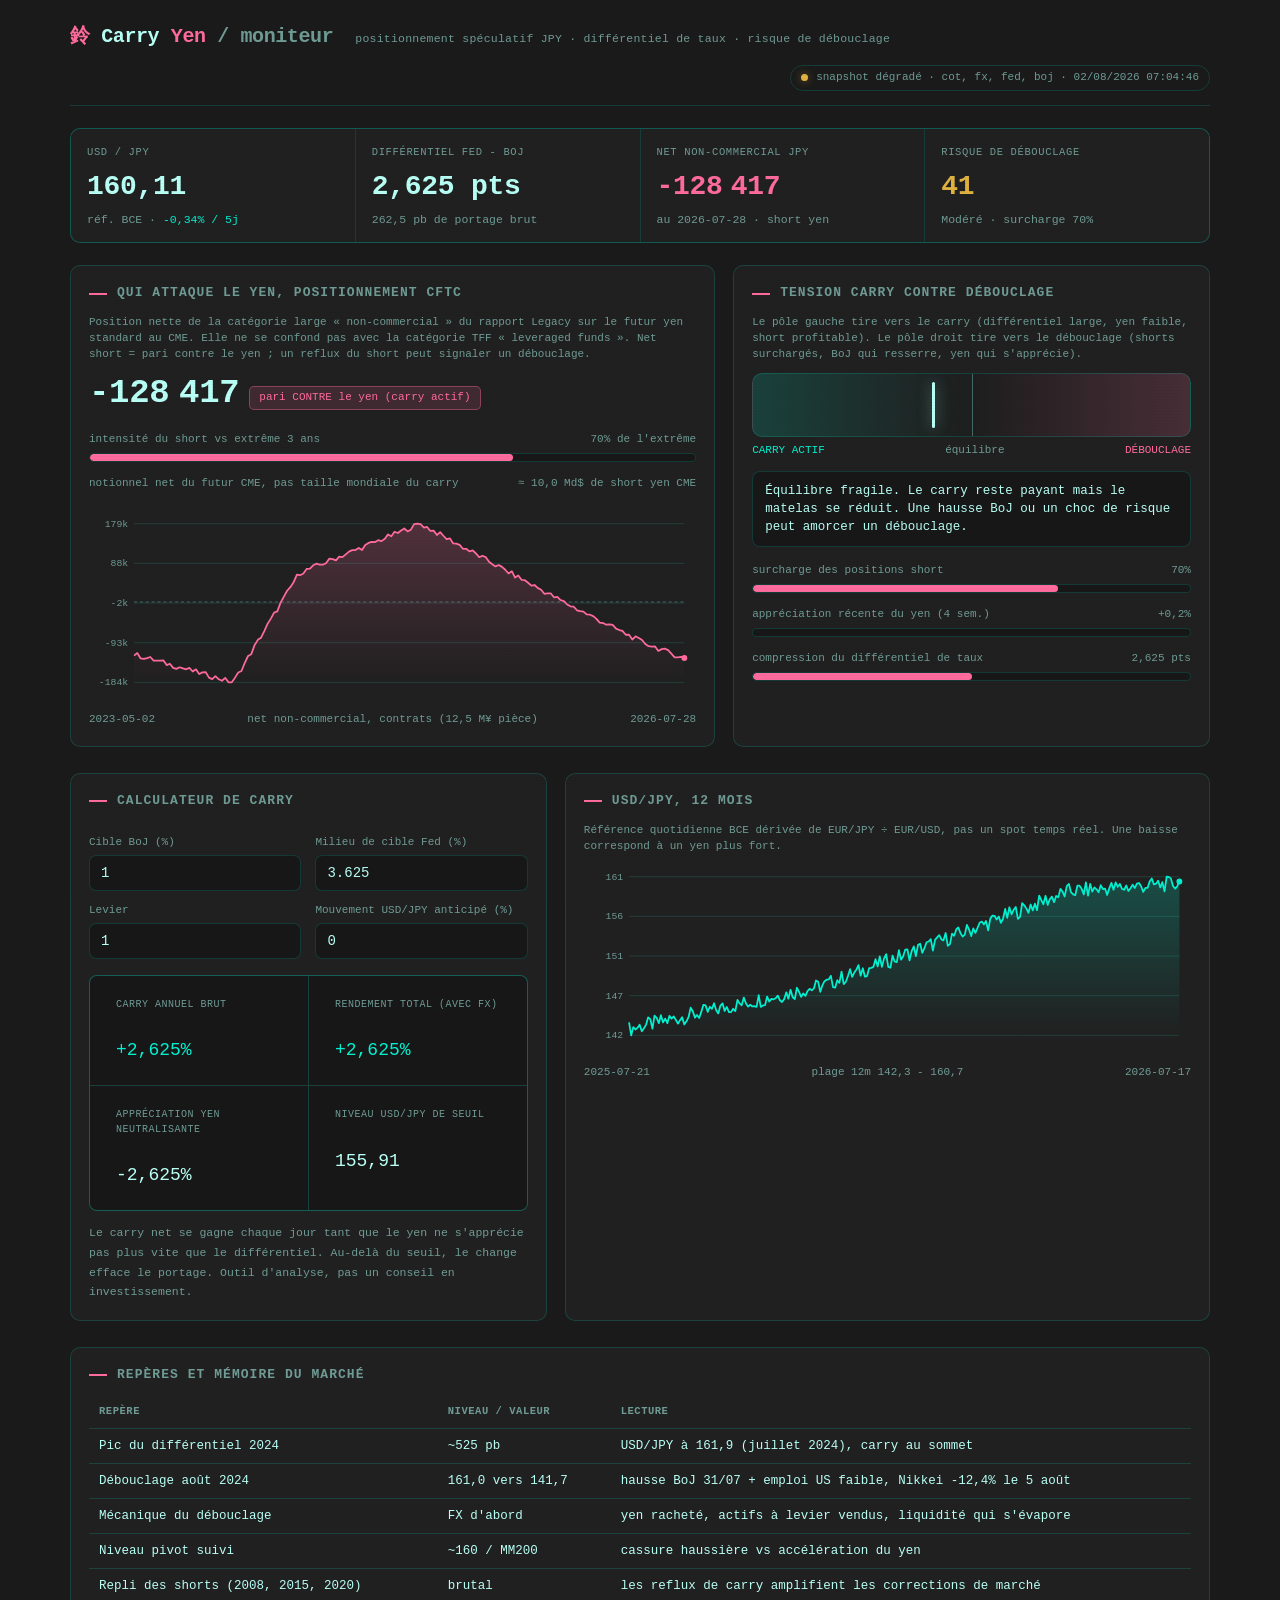
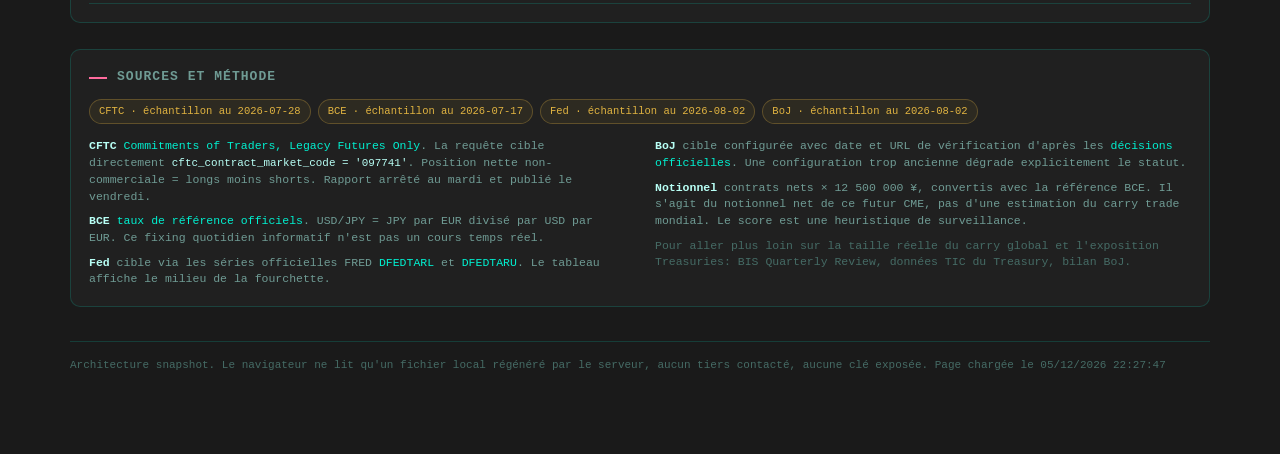
==== web/index.html @ 691f2d82 "fix: fiabiliser les sources et le snapshot YCT" ====
<!doctype html>
<html lang="fr">
<head>
<meta charset="utf-8">
<meta name="viewport" content="width=device-width, initial-scale=1">
<meta http-equiv="Content-Security-Policy" content="default-src 'none'; script-src 'self'; style-src 'self' 'unsafe-inline'; img-src 'self' data:; font-src 'self'; connect-src 'self'; base-uri 'none'; frame-ancestors 'none'; form-action 'none'">
<meta name="referrer" content="no-referrer">
<title>Carry Yen, moniteur du carry trade JPY et du positionnement spéculatif</title>
<link rel="stylesheet" href="app.css">
</head>
<body>
<div class="wrap">

  <header class="tape">
    <div class="brand"><b>鈴</b> Carry <b>Yen</b> <span class="v">/ moniteur</span></div>
    <div class="tag">positionnement spéculatif JPY &middot; différentiel de taux &middot; risque de débouclage</div>
    <div class="pill"><span class="dot" id="statusDot"></span><span id="statusTxt">chargement...</span></div>
  </header>

  <!-- KPI principaux -->
  <div class="kpis" id="kpis">
    <div class="kpi"><div class="lbl">USD / JPY</div><div class="val" id="kSpot">...</div><div class="sub" id="kSpotSub">réf. BCE quotidienne</div></div>
    <div class="kpi"><div class="lbl">Différentiel Fed - BoJ</div><div class="val" id="kDiff">...</div><div class="sub" id="kDiffSub">carry brut annualisé</div></div>
    <div class="kpi"><div class="lbl">Net non-commercial JPY</div><div class="val" id="kNet">...</div><div class="sub" id="kNetSub">CFTC Legacy · contrat CME 097741</div></div>
    <div class="kpi"><div class="lbl">Risque de débouclage</div><div class="val" id="kRisk">...</div><div class="sub" id="kRiskSub">composite heuristique</div></div>
  </div>

  <!-- Tension + positionnement -->
  <div class="grid2">
    <section class="card">
      <h2>Qui attaque le yen, positionnement CFTC</h2>
      <div class="cap">Position nette de la catégorie large « non-commercial » du rapport Legacy sur le futur yen standard au CME. Elle ne se confond pas avec la catégorie TFF « leveraged funds ». Net short = pari contre le yen ; un reflux du short peut signaler un débouclage.</div>
      <div class="gauge">
        <span class="gnum" id="netBig">...</span><span class="gtag" id="netTag">...</span>
        <div class="meterrow">
          <div class="ml"><span>intensité du short vs extrême 3 ans</span><span id="crowdPct">...</span></div>
          <div class="track"><div class="fill" id="crowdFill" style="width:0%;background:var(--yen)"></div></div>
        </div>
        <div class="meterrow">
          <div class="ml"><span>notionnel net du futur CME, pas taille mondiale du carry</span><span id="notional">...</span></div>
        </div>
      </div>
      <div style="margin-top:18px">
        <div id="cotChart"></div>
        <div class="chartcap"><span id="cotStart"></span><span>net non-commercial, contrats (12,5 M¥ pièce)</span><span id="cotEnd"></span></div>
      </div>
    </section>

    <section class="card">
      <h2>Tension carry contre débouclage</h2>
      <div class="cap">Le pôle gauche tire vers le carry (différentiel large, yen faible, short profitable). Le pôle droit tire vers le débouclage (shorts surchargés, BoJ qui resserre, yen qui s'apprécie).</div>
      <div class="tension"><div class="tcenter"></div><div class="needle" id="needle" style="left:50%"></div></div>
      <div class="tlabels"><span class="l">CARRY ACTIF</span><span>équilibre</span><span class="r">DÉBOUCLAGE</span></div>
      <div class="verdict" id="verdict">évaluation en cours...</div>
      <div class="meterrow" style="margin-top:16px">
        <div class="ml"><span>surcharge des positions short</span><span id="c1">...</span></div>
        <div class="track"><div class="fill" id="f1" style="background:var(--yen)"></div></div>
      </div>
      <div class="meterrow">
        <div class="ml"><span>appréciation récente du yen (4 sem.)</span><span id="c2">...</span></div>
        <div class="track"><div class="fill" id="f2" style="background:var(--yen)"></div></div>
      </div>
      <div class="meterrow">
        <div class="ml"><span>compression du différentiel de taux</span><span id="c3">...</span></div>
        <div class="track"><div class="fill" id="f3" style="background:var(--yen)"></div></div>
      </div>
    </section>
  </div>

  <!-- FX + calculateur -->
  <div class="grid2 rev">
    <section class="card calc">
      <h2>Calculateur de carry</h2>
      <div class="calcgrid">
        <div><label>Cible BoJ (%)</label><input id="iBoj" type="number" step="0.05" value="1.00"></div>
        <div><label>Milieu de cible Fed (%)</label><input id="iFed" type="number" step="0.05" value="3.625"></div>
        <div><label>Levier</label><input id="iLev" type="number" step="0.5" value="1"></div>
        <div><label>Mouvement USD/JPY anticipé (%)</label><input id="iMove" type="number" step="0.5" value="0"></div>
      </div>
      <div class="out">
        <div><div class="ol">Carry annuel brut</div><div class="ov" id="oCarry">...</div></div>
        <div><div class="ol">Rendement total (avec FX)</div><div class="ov" id="oTotal">...</div></div>
        <div><div class="ol">Appréciation yen neutralisante</div><div class="ov" id="oBreak">...</div></div>
        <div><div class="ol">Niveau USD/JPY de seuil</div><div class="ov" id="oLevel">...</div></div>
      </div>
      <div class="note" style="margin-top:12px">Le carry net se gagne chaque jour tant que le yen ne s'apprécie pas plus vite que le différentiel. Au-delà du seuil, le change efface le portage. Outil d'analyse, pas un conseil en investissement.</div>
    </section>

    <section class="card">
      <h2>USD/JPY, 12 mois</h2>
      <div class="cap">Référence quotidienne BCE dérivée de EUR/JPY ÷ EUR/USD, pas un spot temps réel. Une baisse correspond à un yen plus fort.</div>
      <div id="fxChart" style="margin-top:8px"></div>
      <div class="chartcap"><span id="fxStart"></span><span id="fxRange">...</span><span id="fxEnd"></span></div>
    </section>
  </div>

  <!-- Repères -->
  <section class="card" style="margin-bottom:26px">
    <h2>Repères et mémoire du marché</h2>
    <table>
      <thead><tr><th>Repère</th><th>Niveau / valeur</th><th>Lecture</th></tr></thead>
      <tbody>
        <tr><td>Pic du différentiel 2024</td><td>~525 pb</td><td>USD/JPY à 161,9 (juillet 2024), carry au sommet</td></tr>
        <tr><td>Débouclage août 2024</td><td>161,0 vers 141,7</td><td>hausse BoJ 31/07 + emploi US faible, Nikkei -12,4% le 5 août</td></tr>
        <tr><td>Mécanique du débouclage</td><td>FX d'abord</td><td>yen racheté, actifs à levier vendus, liquidité qui s'évapore</td></tr>
        <tr><td>Niveau pivot suivi</td><td>~160 / MM200</td><td>cassure haussière vs accélération du yen</td></tr>
        <tr><td>Repli des shorts (2008, 2015, 2020)</td><td>brutal</td><td>les reflux de carry amplifient les corrections de marché</td></tr>
      </tbody>
    </table>
  </section>

  <section class="card">
    <h2>Sources et méthode</h2>
    <div class="sourcehealth" id="sourceHealth" aria-label="Fraîcheur des sources"></div>
    <div class="sources">
      <p><b style="color:var(--text)">CFTC</b> <a href="https://publicreporting.cftc.gov/resource/6dca-aqww.json" rel="noopener noreferrer">Commitments of Traders, Legacy Futures Only</a>. La requête cible directement <code>cftc_contract_market_code = '097741'</code>. Position nette non-commerciale = longs moins shorts. Rapport arrêté au mardi et publié le vendredi.</p>
      <p><b style="color:var(--text)">BCE</b> <a href="https://www.ecb.europa.eu/stats/policy_and_exchange_rates/euro_reference_exchange_rates/html/index.en.html" rel="noopener noreferrer">taux de référence officiels</a>. USD/JPY = JPY par EUR divisé par USD par EUR. Ce fixing quotidien informatif n'est pas un cours temps réel.</p>
      <p><b style="color:var(--text)">Fed</b> cible via les séries officielles FRED <a href="https://fred.stlouisfed.org/series/DFEDTARL" rel="noopener noreferrer">DFEDTARL</a> et <a href="https://fred.stlouisfed.org/series/DFEDTARU" rel="noopener noreferrer">DFEDTARU</a>. Le tableau affiche le milieu de la fourchette.</p>
      <p><b style="color:var(--text)">BoJ</b> cible configurée avec date et URL de vérification d'après les <a href="https://www.boj.or.jp/en/mopo/mpmdeci/index.htm" rel="noopener noreferrer">décisions officielles</a>. Une configuration trop ancienne dégrade explicitement le statut.</p>
      <p><b style="color:var(--text)">Notionnel</b> contrats nets × 12 500 000 ¥, convertis avec la référence BCE. Il s'agit du notionnel net de ce futur CME, pas d'une estimation du carry trade mondial. Le score est une heuristique de surveillance.</p>
      <p style="color:var(--faint)">Pour aller plus loin sur la taille réelle du carry global et l'exposition Treasuries: BIS Quarterly Review, données TIC du Treasury, bilan BoJ.</p>
    </div>
  </section>

  <footer>
    Architecture snapshot. Le navigateur ne lit qu'un fichier local régénéré par le serveur, aucun tiers contacté, aucune clé exposée. <span id="ts"></span>
  </footer>

</div>
<script src="app.js"></script>
</body>
</html>
---- web/app.css ----
:root{
  --bg:#1a1a1a; --panel:#202020; --panel2:#171717; --line:rgba(0,240,208,.16);
  --text:#b8fff5; --dim:#6f9b94; --faint:#456b65;
  --usd:#00f0d0;        /* pôle dollar / carry actif (accent cyan signature) */
  --yen:#ff6b9d;        /* pôle yen / risque de débouclage (prompt rose) */
  --gold:#e0b341;       /* rendement / neutre (ambre terminal) */
  --ok:#00f0d0;
  --mono:ui-monospace,SFMono-Regular,"SF Mono","Share Tech Mono",Menlo,Consolas,monospace;
  --sans:var(--mono);
}
*{box-sizing:border-box}
html,body{margin:0;background:var(--bg);color:var(--text);font-family:var(--sans)}
body{-webkit-font-smoothing:antialiased;line-height:1.45}
body::after{content:"";position:fixed;inset:0;pointer-events:none;z-index:9;
  background:repeating-linear-gradient(0deg, rgba(0,0,0,0) 0, rgba(0,0,0,0) 2px, rgba(0,0,0,.10) 3px);
  mix-blend-mode:multiply;opacity:.5}
::selection{background:var(--usd);color:#0a0a0a}
a{color:var(--usd);text-decoration:none}
a:hover{background:var(--usd);color:#0a0a0a}
.wrap{max-width:1180px;margin:0 auto;padding:22px 20px 80px}

/* En-tête tape */
header.tape{display:flex;flex-wrap:wrap;align-items:baseline;gap:14px 22px;
  border-bottom:1px solid var(--line);padding-bottom:14px;margin-bottom:22px}
.brand{font-weight:800;font-size:20px;letter-spacing:-.02em}
.brand b{color:var(--yen)}
.brand .v{color:var(--dim);font-weight:600}
.tag{font-family:var(--mono);font-size:11.5px;color:var(--dim);letter-spacing:.02em}
.pill{margin-left:auto;font-family:var(--mono);font-size:11px;color:var(--dim);
  border:1px solid var(--line);border-radius:999px;padding:4px 10px;display:flex;gap:8px;align-items:center}
.dot{width:7px;height:7px;border-radius:50%;background:var(--faint)}
.dot.live{background:var(--ok);box-shadow:0 0 0 0 rgba(0,240,208,.6);animation:p 2.4s infinite}
.dot.warn{background:var(--gold);box-shadow:0 0 8px rgba(224,179,65,.45)}
@keyframes p{0%{box-shadow:0 0 0 0 rgba(0,240,208,.55)}70%{box-shadow:0 0 0 6px rgba(0,240,208,0)}100%{box-shadow:0 0 0 0 rgba(0,240,208,0)}}

/* KPI rangée */
.kpis{display:grid;grid-template-columns:repeat(4,1fr);gap:1px;background:var(--line);
  border:1px solid var(--line);border-radius:10px;overflow:hidden;margin-bottom:22px}
.kpi{background:var(--panel);padding:16px 16px 14px}
.kpi .lbl{font-family:var(--mono);font-size:10.5px;letter-spacing:.06em;text-transform:uppercase;color:var(--dim)}
.kpi .val{font-family:var(--mono);font-size:28px;font-weight:600;margin-top:7px;letter-spacing:-.01em;
  font-variant-numeric:tabular-nums}
.kpi .sub{font-family:var(--mono);font-size:11.5px;color:var(--dim);margin-top:4px;font-variant-numeric:tabular-nums}
.up{color:var(--yen)} .down{color:var(--usd)} .flat{color:var(--dim)}

h2{font-size:13px;font-family:var(--mono);letter-spacing:.08em;text-transform:uppercase;
  color:var(--dim);font-weight:600;margin:0 0 12px;display:flex;align-items:center;gap:10px}
h2::before{content:"";width:18px;height:2px;background:var(--yen);display:inline-block}

.grid2{display:grid;grid-template-columns:1.15fr .85fr;gap:18px;margin-bottom:26px}
.grid2.rev{grid-template-columns:.85fr 1.15fr}
.card{background:var(--panel);border:1px solid var(--line);border-radius:10px;padding:18px}
.card .cap{font-family:var(--mono);font-size:11px;color:var(--dim);margin-bottom:6px}

/* Jauge d'attaque (positionnement) */
.gauge{margin-top:6px}
.gnum{font-family:var(--mono);font-size:34px;font-weight:600;font-variant-numeric:tabular-nums;letter-spacing:-.01em}
.gtag{display:inline-block;font-family:var(--mono);font-size:11px;padding:3px 9px;border-radius:5px;margin-left:10px;vertical-align:middle}
.gtag.short{background:rgba(255,107,157,.14);color:var(--yen);border:1px solid rgba(255,107,157,.4)}
.gtag.long{background:rgba(0,240,208,.14);color:var(--usd);border:1px solid rgba(0,240,208,.4)}
.meterrow{margin-top:14px}
.meterrow .ml{display:flex;justify-content:space-between;font-family:var(--mono);font-size:11px;color:var(--dim);margin-bottom:5px}
.track{height:9px;background:var(--panel2);border-radius:6px;position:relative;overflow:hidden;border:1px solid var(--line)}
.fill{height:100%;border-radius:6px;transition:width .6s ease}

/* Barre de tension bipolaire (signature) */
.tension{position:relative;height:64px;margin:10px 0 6px;border-radius:10px;overflow:hidden;
  background:linear-gradient(90deg, rgba(0,240,208,.16), rgba(23,23,23,.2) 50%, rgba(255,107,157,.18));
  border:1px solid var(--line)}
.tcenter{position:absolute;left:50%;top:0;bottom:0;width:1px;background:var(--faint)}
.needle{position:absolute;top:8px;bottom:8px;width:3px;border-radius:3px;background:var(--text);
  box-shadow:0 0 14px rgba(184,255,245,.5);transition:left .7s cubic-bezier(.2,.8,.2,1)}
.tlabels{display:flex;justify-content:space-between;font-family:var(--mono);font-size:11px;color:var(--dim);margin-top:4px}
.tlabels .l{color:var(--usd)} .tlabels .r{color:var(--yen)}
.verdict{font-family:var(--mono);font-size:12.5px;margin-top:12px;padding:10px 12px;border-radius:8px;
  background:var(--panel2);border:1px solid var(--line);color:var(--text)}

/* Calculateur */
.calc label{display:block;font-family:var(--mono);font-size:11px;color:var(--dim);margin:12px 0 4px}
.calc input{width:100%;background:var(--panel2);border:1px solid var(--line);color:var(--text);
  font-family:var(--mono);font-size:14px;padding:9px 11px;border-radius:7px;font-variant-numeric:tabular-nums}
.calc input:focus{outline:none;border-color:var(--usd)}
.calcgrid{display:grid;grid-template-columns:1fr 1fr;gap:0 14px}
.out{margin-top:16px;display:grid;grid-template-columns:1fr 1fr;gap:1px;background:var(--line);border:1px solid var(--line);border-radius:8px;overflow:hidden}
.out div{background:var(--panel2);padding:11px 13px}
.out .ol{font-family:var(--mono);font-size:10px;color:var(--dim);text-transform:uppercase;letter-spacing:.05em}
.out .ov{font-family:var(--mono);font-size:18px;font-variant-numeric:tabular-nums;margin-top:3px}

/* tableaux */
table{width:100%;border-collapse:collapse;font-family:var(--mono);font-size:12.5px}
th,td{text-align:left;padding:8px 10px;border-bottom:1px solid var(--line);font-variant-numeric:tabular-nums}
th{color:var(--dim);font-weight:600;font-size:10.5px;text-transform:uppercase;letter-spacing:.05em}
td.r,th.r{text-align:right}

svg{display:block;width:100%;height:auto}
.chartcap{display:flex;justify-content:space-between;font-family:var(--mono);font-size:11px;color:var(--dim);margin-top:6px}

.note{font-family:var(--mono);font-size:11.5px;color:var(--dim);line-height:1.7}
.sources{columns:2;column-gap:30px;font-family:var(--mono);font-size:11.5px;color:var(--dim)}
.sources p{margin:0 0 8px;break-inside:avoid}
.sources code{color:var(--text);font-family:var(--mono);font-size:.95em}
.sourcehealth{display:flex;flex-wrap:wrap;gap:7px;margin:0 0 14px}
.sourcechip{display:inline-flex;align-items:center;border-radius:999px;padding:4px 9px;
  font-family:var(--mono);font-size:10.5px;border:1px solid var(--line)}
.sourceok{color:var(--ok);background:rgba(0,240,208,.06)}
.sourcewarn{color:var(--gold);background:rgba(224,179,65,.07);border-color:rgba(224,179,65,.28)}
footer{margin-top:34px;border-top:1px solid var(--line);padding-top:16px;color:var(--faint);font-family:var(--mono);font-size:11px}
.err{color:var(--yen);font-family:var(--mono);font-size:11.5px}
@media(max-width:820px){
  .kpis{grid-template-columns:repeat(2,1fr)}
  .grid2,.grid2.rev{grid-template-columns:1fr}
  .sources{columns:1}
}
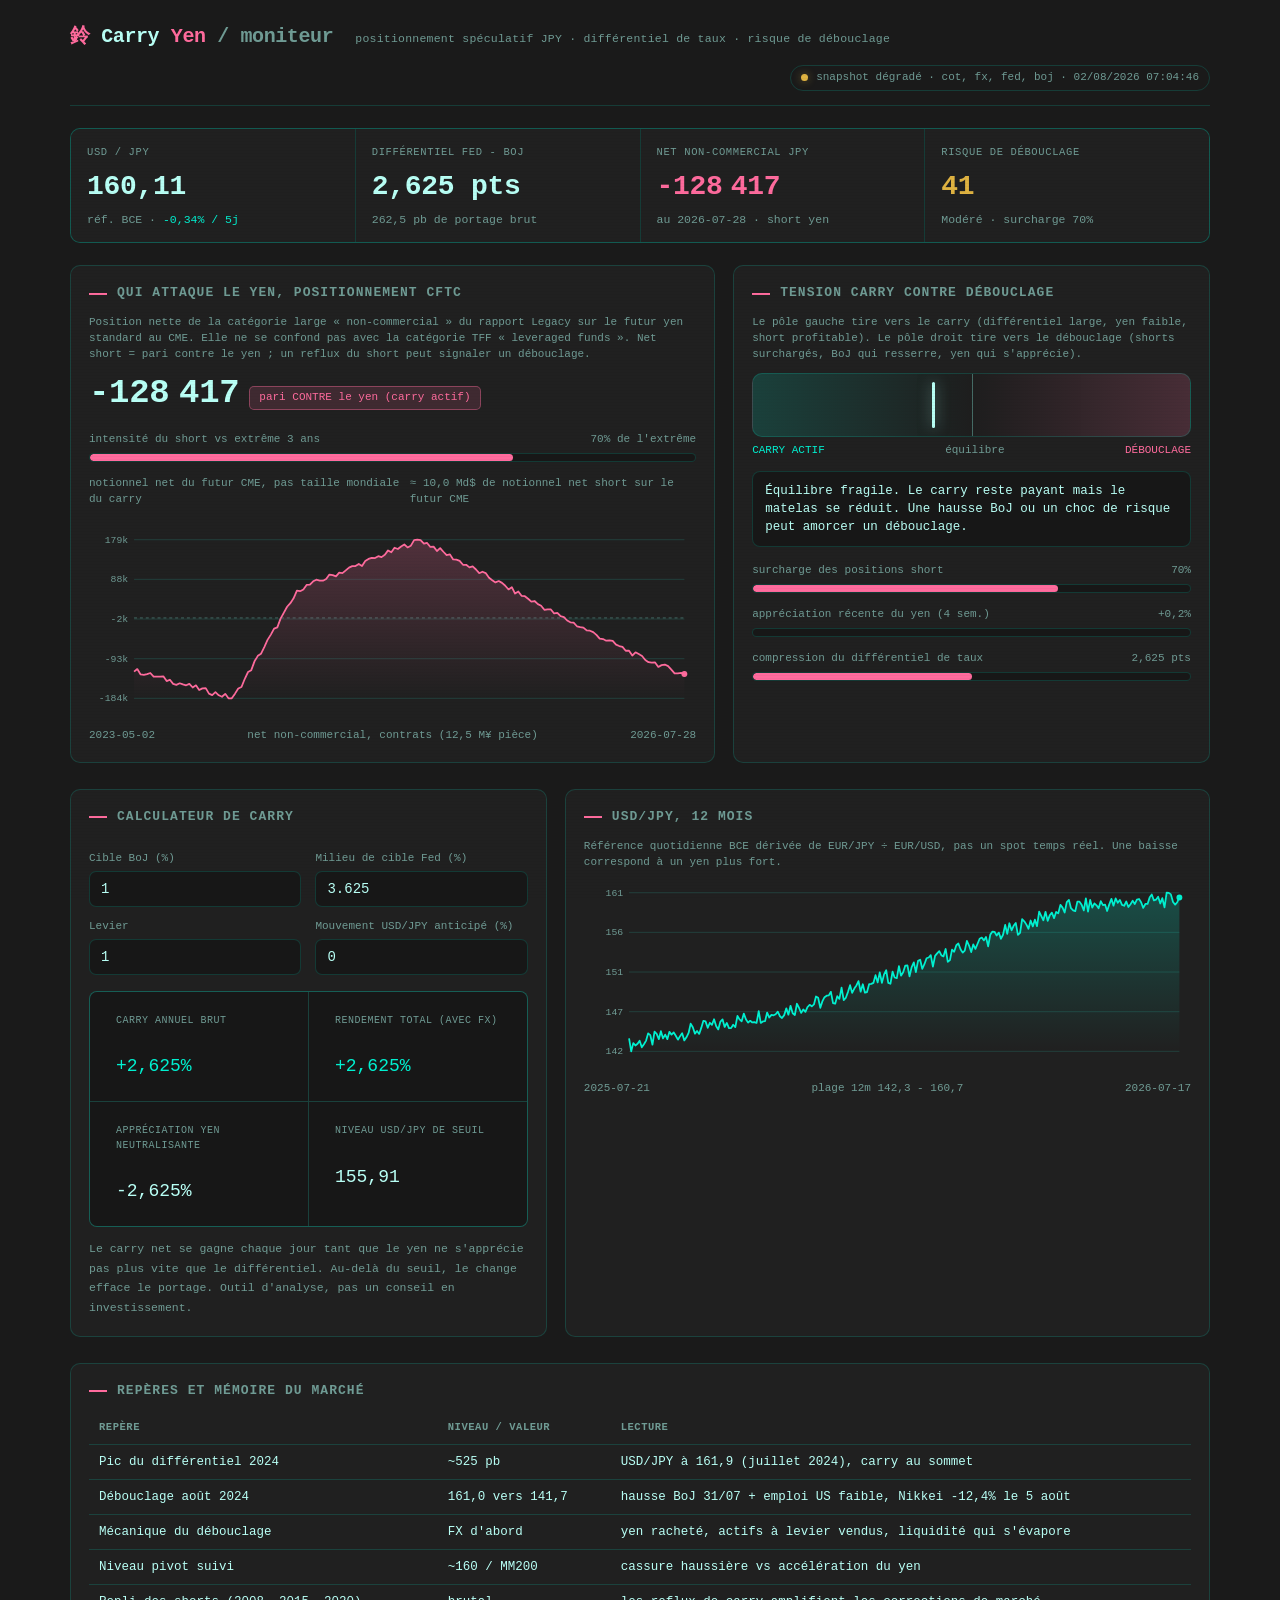
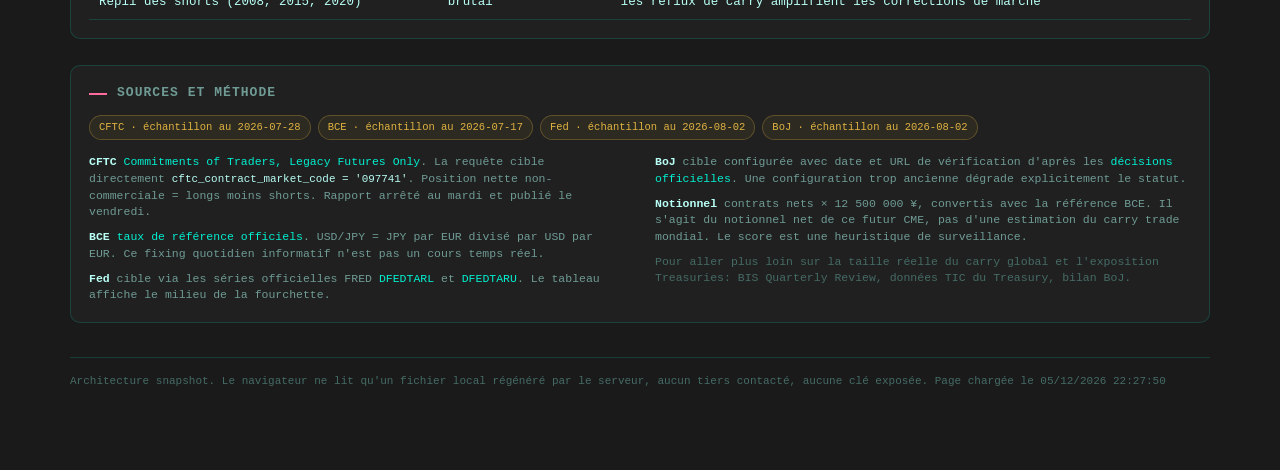
==== commit 42a49ab3: "fix: invalider le cache des assets YCT" ====
--- a/web/index.html
+++ b/web/index.html
@@ -6,7 +6,7 @@
 <meta http-equiv="Content-Security-Policy" content="default-src 'none'; script-src 'self'; style-src 'self' 'unsafe-inline'; img-src 'self' data:; font-src 'self'; connect-src 'self'; base-uri 'none'; frame-ancestors 'none'; form-action 'none'">
 <meta name="referrer" content="no-referrer">
 <title>Carry Yen, moniteur du carry trade JPY et du positionnement spéculatif</title>
-<link rel="stylesheet" href="app.css">
+<link rel="stylesheet" href="app.css?v=bb62b50c7022">
 </head>
 <body>
 <div class="wrap">
@@ -127,6 +127,6 @@
   </footer>
 
 </div>
-<script src="app.js"></script>
+<script src="app.js?v=0b1e6cbb5aa2"></script>
 </body>
 </html>
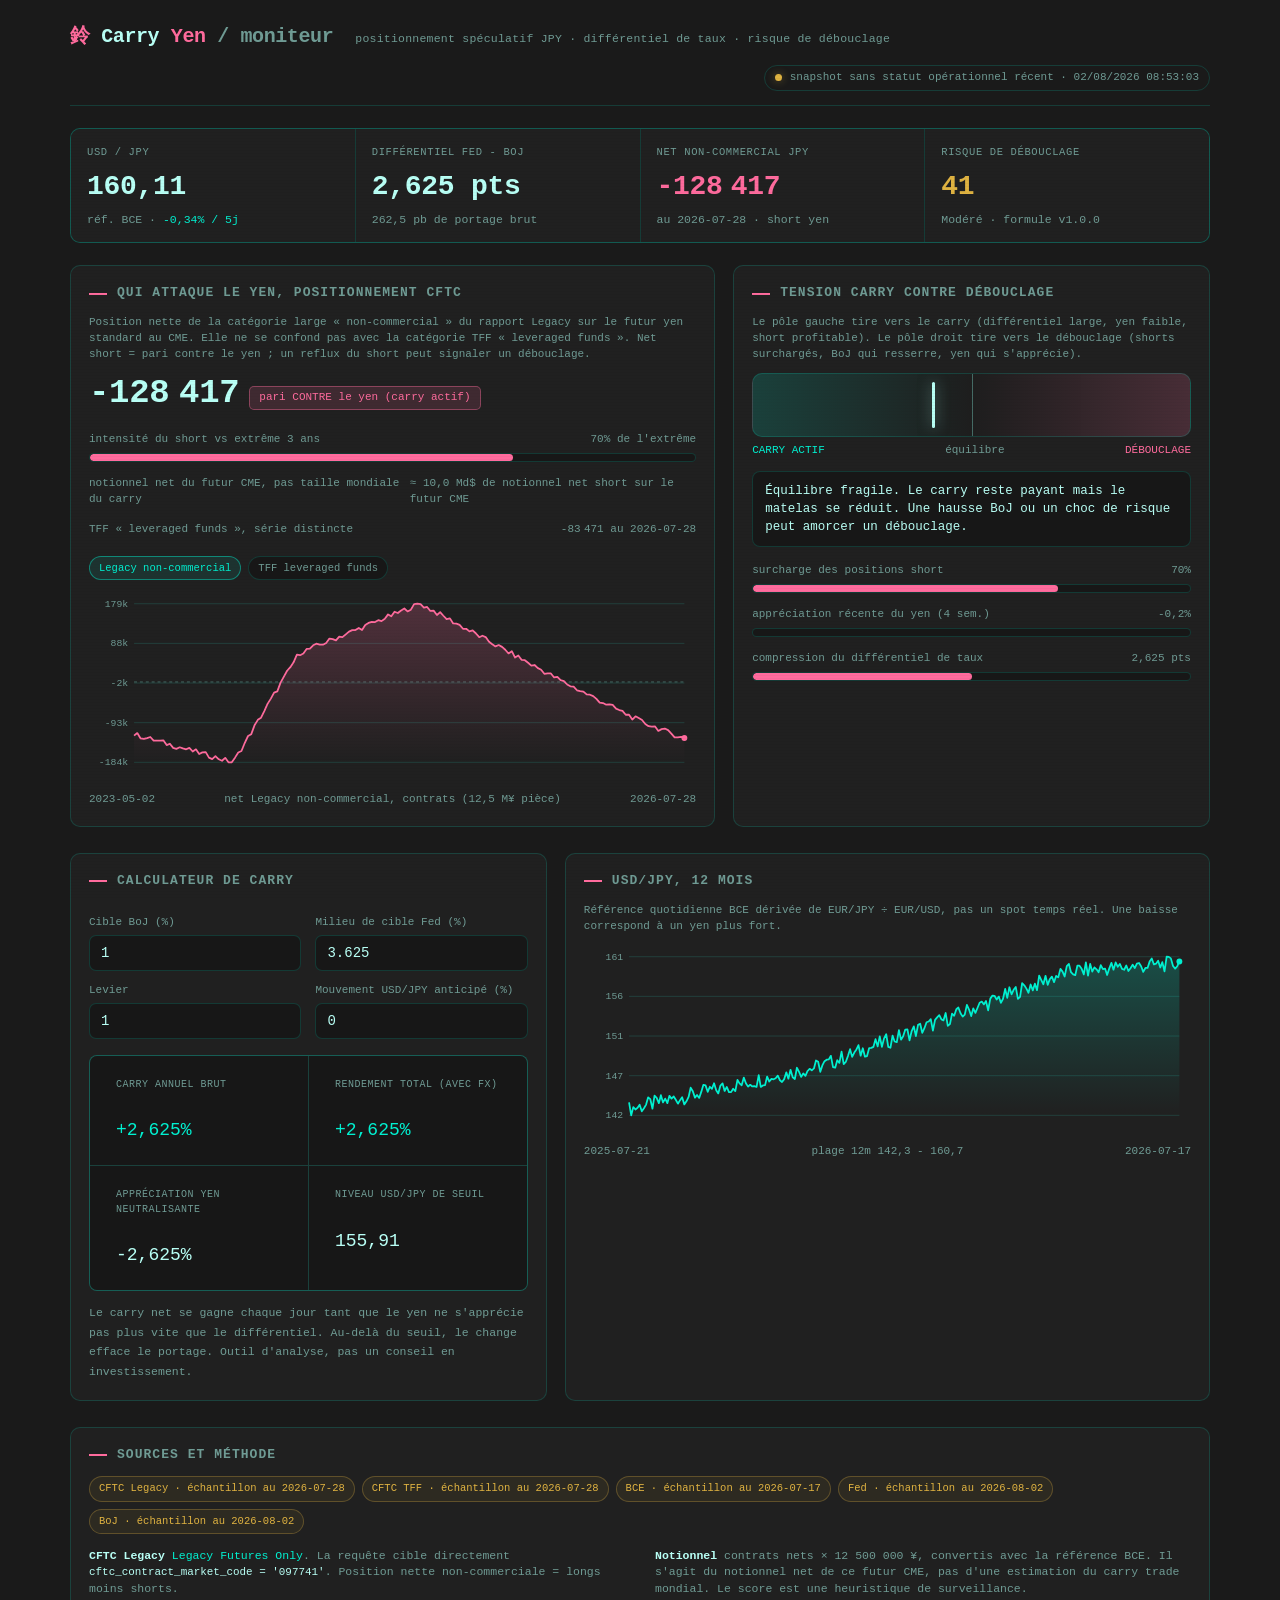
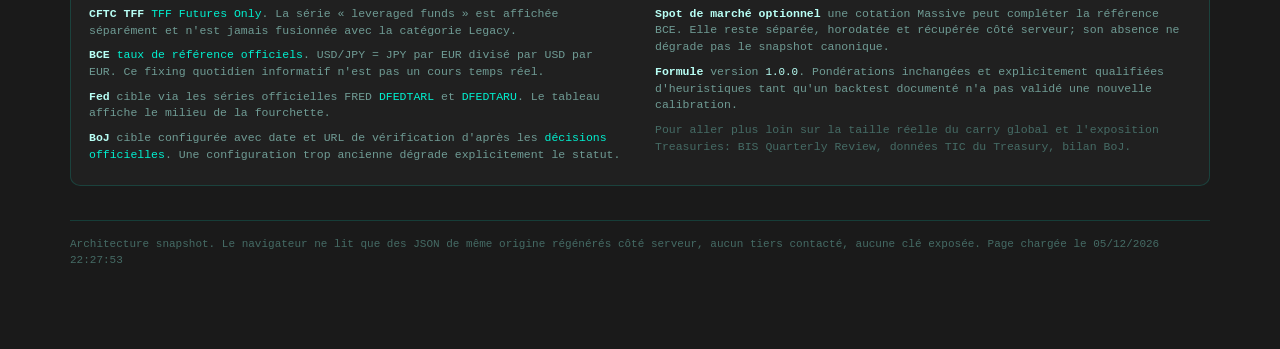
==== commit b74b2e94: "Harden YCT data and release pipeline" ====
--- a/web/index.html
+++ b/web/index.html
@@ -6,20 +6,20 @@
 <meta http-equiv="Content-Security-Policy" content="default-src 'none'; script-src 'self'; style-src 'self' 'unsafe-inline'; img-src 'self' data:; font-src 'self'; connect-src 'self'; base-uri 'none'; frame-ancestors 'none'; form-action 'none'">
 <meta name="referrer" content="no-referrer">
 <title>Carry Yen, moniteur du carry trade JPY et du positionnement spéculatif</title>
-<link rel="stylesheet" href="app.css?v=bb62b50c7022">
+<link rel="stylesheet" href="app.css?v=7c84df4ceef5">
 </head>
 <body>
 <div class="wrap">
 
   <header class="tape">
-    <div class="brand"><b>鈴</b> Carry <b>Yen</b> <span class="v">/ moniteur</span></div>
+    <h1 class="brand"><b>鈴</b> Carry <b>Yen</b> <span class="v">/ moniteur</span></h1>
     <div class="tag">positionnement spéculatif JPY &middot; différentiel de taux &middot; risque de débouclage</div>
     <div class="pill"><span class="dot" id="statusDot"></span><span id="statusTxt">chargement...</span></div>
   </header>
 
   <!-- KPI principaux -->
   <div class="kpis" id="kpis">
-    <div class="kpi"><div class="lbl">USD / JPY</div><div class="val" id="kSpot">...</div><div class="sub" id="kSpotSub">réf. BCE quotidienne</div></div>
+    <div class="kpi"><div class="lbl">USD / JPY</div><div class="val" id="kSpot">...</div><div class="sub" id="kSpotSub">réf. BCE quotidienne</div><div class="sub market" id="kMarketSub" hidden></div></div>
     <div class="kpi"><div class="lbl">Différentiel Fed - BoJ</div><div class="val" id="kDiff">...</div><div class="sub" id="kDiffSub">carry brut annualisé</div></div>
     <div class="kpi"><div class="lbl">Net non-commercial JPY</div><div class="val" id="kNet">...</div><div class="sub" id="kNetSub">CFTC Legacy · contrat CME 097741</div></div>
     <div class="kpi"><div class="lbl">Risque de débouclage</div><div class="val" id="kRisk">...</div><div class="sub" id="kRiskSub">composite heuristique</div></div>
@@ -39,10 +39,17 @@
         <div class="meterrow">
           <div class="ml"><span>notionnel net du futur CME, pas taille mondiale du carry</span><span id="notional">...</span></div>
         </div>
+        <div class="meterrow">
+          <div class="ml"><span>TFF « leveraged funds », série distincte</span><span id="tffNet">...</span></div>
+        </div>
       </div>
       <div style="margin-top:18px">
+        <div class="series-toggle" aria-label="Série de positionnement affichée">
+          <button type="button" id="toggleLegacy" class="active" aria-pressed="true">Legacy non-commercial</button>
+          <button type="button" id="toggleTff" aria-pressed="false">TFF leveraged funds</button>
+        </div>
         <div id="cotChart"></div>
-        <div class="chartcap"><span id="cotStart"></span><span>net non-commercial, contrats (12,5 M¥ pièce)</span><span id="cotEnd"></span></div>
+        <div class="chartcap"><span id="cotStart"></span><span id="cotChartLabel">net non-commercial, contrats (12,5 M¥ pièce)</span><span id="cotEnd"></span></div>
       </div>
     </section>
 
@@ -94,39 +101,27 @@
     </section>
   </div>
 
-  <!-- Repères -->
-  <section class="card" style="margin-bottom:26px">
-    <h2>Repères et mémoire du marché</h2>
-    <table>
-      <thead><tr><th>Repère</th><th>Niveau / valeur</th><th>Lecture</th></tr></thead>
-      <tbody>
-        <tr><td>Pic du différentiel 2024</td><td>~525 pb</td><td>USD/JPY à 161,9 (juillet 2024), carry au sommet</td></tr>
-        <tr><td>Débouclage août 2024</td><td>161,0 vers 141,7</td><td>hausse BoJ 31/07 + emploi US faible, Nikkei -12,4% le 5 août</td></tr>
-        <tr><td>Mécanique du débouclage</td><td>FX d'abord</td><td>yen racheté, actifs à levier vendus, liquidité qui s'évapore</td></tr>
-        <tr><td>Niveau pivot suivi</td><td>~160 / MM200</td><td>cassure haussière vs accélération du yen</td></tr>
-        <tr><td>Repli des shorts (2008, 2015, 2020)</td><td>brutal</td><td>les reflux de carry amplifient les corrections de marché</td></tr>
-      </tbody>
-    </table>
-  </section>
-
   <section class="card">
     <h2>Sources et méthode</h2>
     <div class="sourcehealth" id="sourceHealth" aria-label="Fraîcheur des sources"></div>
     <div class="sources">
-      <p><b style="color:var(--text)">CFTC</b> <a href="https://publicreporting.cftc.gov/resource/6dca-aqww.json" rel="noopener noreferrer">Commitments of Traders, Legacy Futures Only</a>. La requête cible directement <code>cftc_contract_market_code = '097741'</code>. Position nette non-commerciale = longs moins shorts. Rapport arrêté au mardi et publié le vendredi.</p>
+      <p><b style="color:var(--text)">CFTC Legacy</b> <a href="https://publicreporting.cftc.gov/resource/6dca-aqww.json" rel="noopener noreferrer">Legacy Futures Only</a>. La requête cible directement <code>cftc_contract_market_code = '097741'</code>. Position nette non-commerciale = longs moins shorts.</p>
+      <p><b style="color:var(--text)">CFTC TFF</b> <a href="https://publicreporting.cftc.gov/resource/gpe5-46if.json" rel="noopener noreferrer">TFF Futures Only</a>. La série « leveraged funds » est affichée séparément et n'est jamais fusionnée avec la catégorie Legacy.</p>
       <p><b style="color:var(--text)">BCE</b> <a href="https://www.ecb.europa.eu/stats/policy_and_exchange_rates/euro_reference_exchange_rates/html/index.en.html" rel="noopener noreferrer">taux de référence officiels</a>. USD/JPY = JPY par EUR divisé par USD par EUR. Ce fixing quotidien informatif n'est pas un cours temps réel.</p>
       <p><b style="color:var(--text)">Fed</b> cible via les séries officielles FRED <a href="https://fred.stlouisfed.org/series/DFEDTARL" rel="noopener noreferrer">DFEDTARL</a> et <a href="https://fred.stlouisfed.org/series/DFEDTARU" rel="noopener noreferrer">DFEDTARU</a>. Le tableau affiche le milieu de la fourchette.</p>
       <p><b style="color:var(--text)">BoJ</b> cible configurée avec date et URL de vérification d'après les <a href="https://www.boj.or.jp/en/mopo/mpmdeci/index.htm" rel="noopener noreferrer">décisions officielles</a>. Une configuration trop ancienne dégrade explicitement le statut.</p>
       <p><b style="color:var(--text)">Notionnel</b> contrats nets × 12 500 000 ¥, convertis avec la référence BCE. Il s'agit du notionnel net de ce futur CME, pas d'une estimation du carry trade mondial. Le score est une heuristique de surveillance.</p>
+      <p><b style="color:var(--text)">Spot de marché optionnel</b> une cotation Massive peut compléter la référence BCE. Elle reste séparée, horodatée et récupérée côté serveur; son absence ne dégrade pas le snapshot canonique.</p>
+      <p><b style="color:var(--text)">Formule</b> version <code>1.0.0</code>. Pondérations inchangées et explicitement qualifiées d'heuristiques tant qu'un backtest documenté n'a pas validé une nouvelle calibration.</p>
       <p style="color:var(--faint)">Pour aller plus loin sur la taille réelle du carry global et l'exposition Treasuries: BIS Quarterly Review, données TIC du Treasury, bilan BoJ.</p>
     </div>
   </section>
 
   <footer>
-    Architecture snapshot. Le navigateur ne lit qu'un fichier local régénéré par le serveur, aucun tiers contacté, aucune clé exposée. <span id="ts"></span>
+    Architecture snapshot. Le navigateur ne lit que des JSON de même origine régénérés côté serveur, aucun tiers contacté, aucune clé exposée. <span id="ts"></span>
   </footer>
 
 </div>
-<script src="app.js?v=0b1e6cbb5aa2"></script>
+<script src="app.js?v=f807a418bfdd"></script>
 </body>
 </html>
--- a/web/app.css
+++ b/web/app.css
@@ -22,7 +22,7 @@
 /* En-tête tape */
 header.tape{display:flex;flex-wrap:wrap;align-items:baseline;gap:14px 22px;
   border-bottom:1px solid var(--line);padding-bottom:14px;margin-bottom:22px}
-.brand{font-weight:800;font-size:20px;letter-spacing:-.02em}
+.brand{font-weight:800;font-size:20px;letter-spacing:-.02em;margin:0;line-height:inherit}
 .brand b{color:var(--yen)}
 .brand .v{color:var(--dim);font-weight:600}
 .tag{font-family:var(--mono);font-size:11.5px;color:var(--dim);letter-spacing:.02em}
@@ -41,6 +41,7 @@
 .kpi .val{font-family:var(--mono);font-size:28px;font-weight:600;margin-top:7px;letter-spacing:-.01em;
   font-variant-numeric:tabular-nums}
 .kpi .sub{font-family:var(--mono);font-size:11.5px;color:var(--dim);margin-top:4px;font-variant-numeric:tabular-nums}
+.kpi .sub.market{color:var(--gold)}
 .up{color:var(--yen)} .down{color:var(--usd)} .flat{color:var(--dim)}
 
 h2{font-size:13px;font-family:var(--mono);letter-spacing:.08em;text-transform:uppercase;
@@ -86,14 +87,13 @@
 .out .ol{font-family:var(--mono);font-size:10px;color:var(--dim);text-transform:uppercase;letter-spacing:.05em}
 .out .ov{font-family:var(--mono);font-size:18px;font-variant-numeric:tabular-nums;margin-top:3px}
 
-/* tableaux */
-table{width:100%;border-collapse:collapse;font-family:var(--mono);font-size:12.5px}
-th,td{text-align:left;padding:8px 10px;border-bottom:1px solid var(--line);font-variant-numeric:tabular-nums}
-th{color:var(--dim);font-weight:600;font-size:10.5px;text-transform:uppercase;letter-spacing:.05em}
-td.r,th.r{text-align:right}
-
 svg{display:block;width:100%;height:auto}
 .chartcap{display:flex;justify-content:space-between;font-family:var(--mono);font-size:11px;color:var(--dim);margin-top:6px}
+.series-toggle{display:flex;gap:7px;margin:0 0 10px;flex-wrap:wrap}
+.series-toggle button{appearance:none;background:var(--panel2);color:var(--dim);border:1px solid var(--line);
+  border-radius:999px;padding:5px 9px;font-family:var(--mono);font-size:10.5px;cursor:pointer}
+.series-toggle button:hover,.series-toggle button:focus-visible{border-color:var(--usd);color:var(--text);outline:none}
+.series-toggle button.active{background:rgba(0,240,208,.09);border-color:rgba(0,240,208,.45);color:var(--usd)}
 
 .note{font-family:var(--mono);font-size:11.5px;color:var(--dim);line-height:1.7}
 .sources{columns:2;column-gap:30px;font-family:var(--mono);font-size:11.5px;color:var(--dim)}
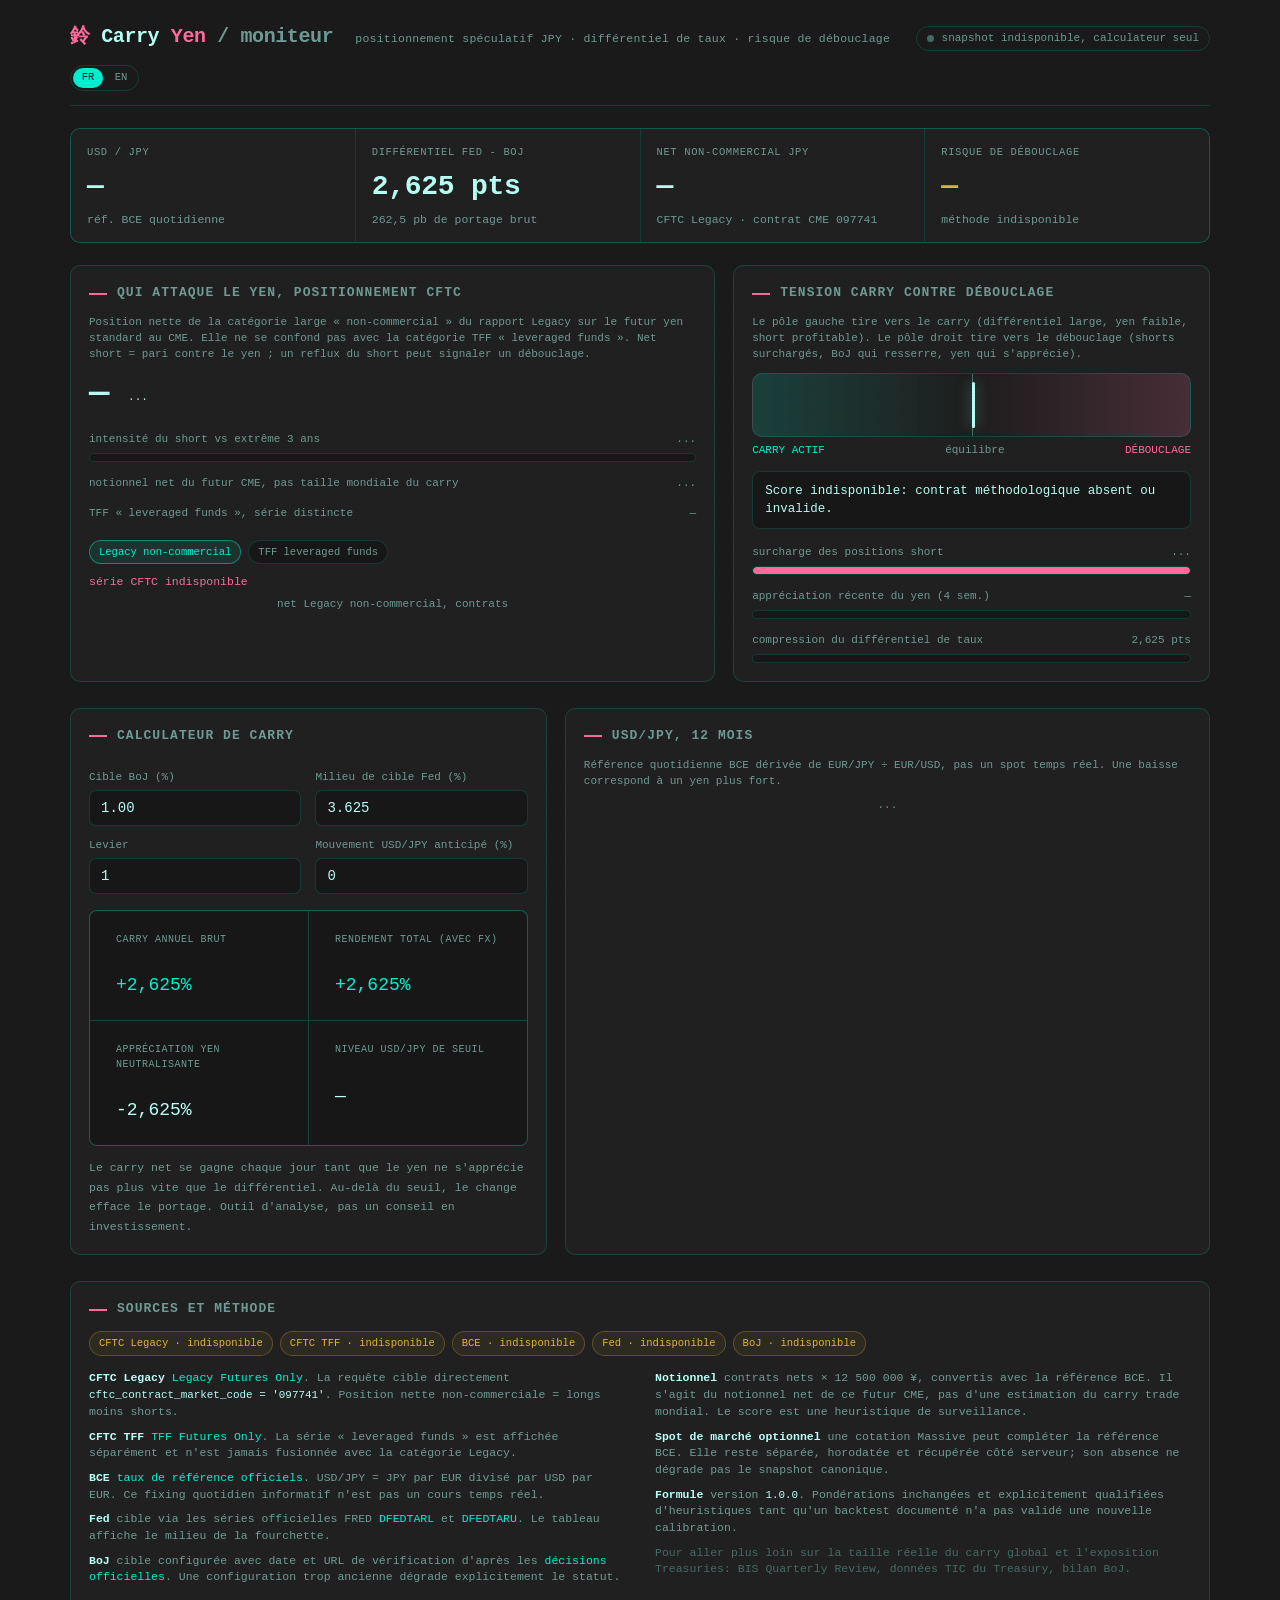
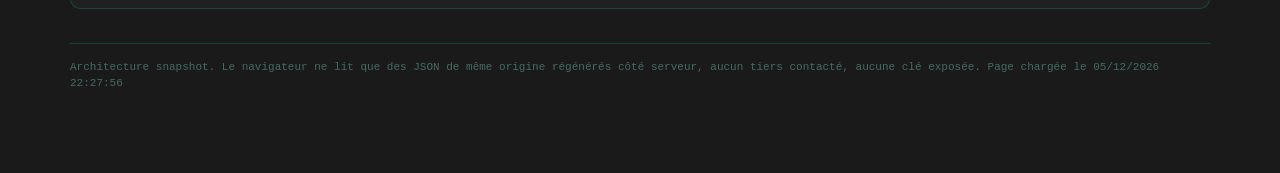
==== commit 07824691: "feat: add complete English YCT interface" ====
--- a/web/index.html
+++ b/web/index.html
@@ -6,7 +6,12 @@
 <meta http-equiv="Content-Security-Policy" content="default-src 'none'; script-src 'self'; style-src 'self' 'unsafe-inline'; img-src 'self' data:; font-src 'self'; connect-src 'self'; base-uri 'none'; frame-ancestors 'none'; form-action 'none'">
 <meta name="referrer" content="no-referrer">
 <title>Carry Yen, moniteur du carry trade JPY et du positionnement spéculatif</title>
-<link rel="stylesheet" href="app.css?v=7c84df4ceef5">
+<meta name="description" content="Moniteur du carry trade yen fondé sur les positions CFTC, la référence USD/JPY de la BCE et le différentiel Fed-BoJ.">
+<link rel="canonical" href="https://yct.l0g.fr/">
+<link rel="alternate" hreflang="fr" href="https://yct.l0g.fr/">
+<link rel="alternate" hreflang="en" href="https://yct.l0g.fr/en/">
+<link rel="alternate" hreflang="x-default" href="https://yct.l0g.fr/">
+<link rel="stylesheet" href="app.css?v=ff2c70cbd0ec">
 </head>
 <body>
 <div class="wrap">
@@ -15,6 +20,7 @@
     <h1 class="brand"><b>鈴</b> Carry <b>Yen</b> <span class="v">/ moniteur</span></h1>
     <div class="tag">positionnement spéculatif JPY &middot; différentiel de taux &middot; risque de débouclage</div>
     <div class="pill"><span class="dot" id="statusDot"></span><span id="statusTxt">chargement...</span></div>
+    <nav class="languages" aria-label="Langue"><a href="/" lang="fr" aria-current="page">FR</a><a href="/en/" lang="en">EN</a></nav>
   </header>
 
   <!-- KPI principaux -->
@@ -79,10 +85,10 @@
     <section class="card calc">
       <h2>Calculateur de carry</h2>
       <div class="calcgrid">
-        <div><label>Cible BoJ (%)</label><input id="iBoj" type="number" step="0.05" value="1.00"></div>
-        <div><label>Milieu de cible Fed (%)</label><input id="iFed" type="number" step="0.05" value="3.625"></div>
-        <div><label>Levier</label><input id="iLev" type="number" step="0.5" value="1"></div>
-        <div><label>Mouvement USD/JPY anticipé (%)</label><input id="iMove" type="number" step="0.5" value="0"></div>
+        <div><label for="iBoj">Cible BoJ (%)</label><input id="iBoj" type="number" step="0.05" value="1.00"></div>
+        <div><label for="iFed">Milieu de cible Fed (%)</label><input id="iFed" type="number" step="0.05" value="3.625"></div>
+        <div><label for="iLev">Levier</label><input id="iLev" type="number" step="0.5" value="1"></div>
+        <div><label for="iMove">Mouvement USD/JPY anticipé (%)</label><input id="iMove" type="number" step="0.5" value="0"></div>
       </div>
       <div class="out">
         <div><div class="ol">Carry annuel brut</div><div class="ov" id="oCarry">...</div></div>
@@ -122,6 +128,6 @@
   </footer>
 
 </div>
-<script src="app.js?v=f807a418bfdd"></script>
+<script src="app.js?v=fd0c85ee4323"></script>
 </body>
 </html>
--- a/web/app.css
+++ b/web/app.css
@@ -28,6 +28,10 @@
 .tag{font-family:var(--mono);font-size:11.5px;color:var(--dim);letter-spacing:.02em}
 .pill{margin-left:auto;font-family:var(--mono);font-size:11px;color:var(--dim);
   border:1px solid var(--line);border-radius:999px;padding:4px 10px;display:flex;gap:8px;align-items:center}
+.languages{display:flex;gap:3px;font-family:var(--mono);font-size:10.5px;border:1px solid var(--line);border-radius:999px;padding:2px}
+.languages a{display:inline-flex;align-items:center;justify-content:center;min-width:30px;padding:2px 7px;border-radius:999px;color:var(--dim)}
+.languages a:hover,.languages a:focus-visible{background:rgba(0,240,208,.1);color:var(--text);outline:none}
+.languages a[aria-current="page"]{background:var(--usd);color:#0a0a0a}
 .dot{width:7px;height:7px;border-radius:50%;background:var(--faint)}
 .dot.live{background:var(--ok);box-shadow:0 0 0 0 rgba(0,240,208,.6);animation:p 2.4s infinite}
 .dot.warn{background:var(--gold);box-shadow:0 0 8px rgba(224,179,65,.45)}
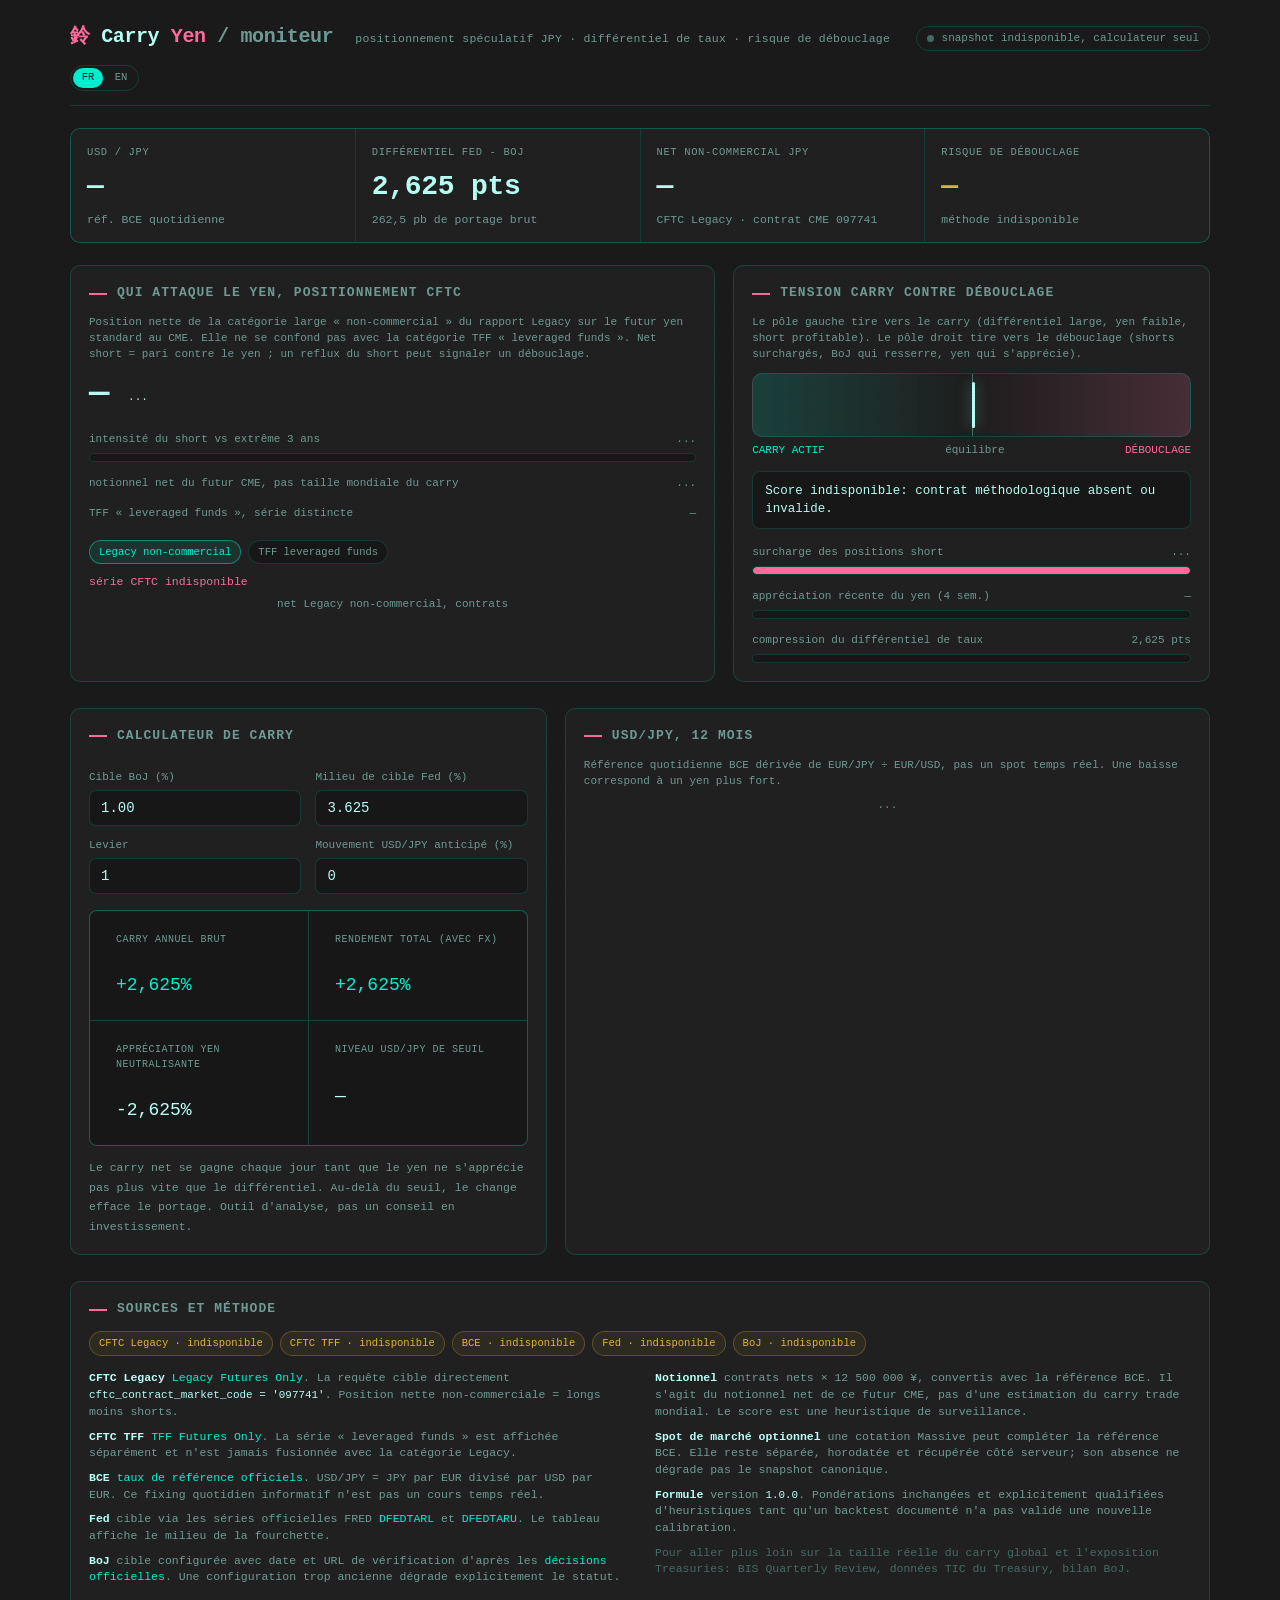
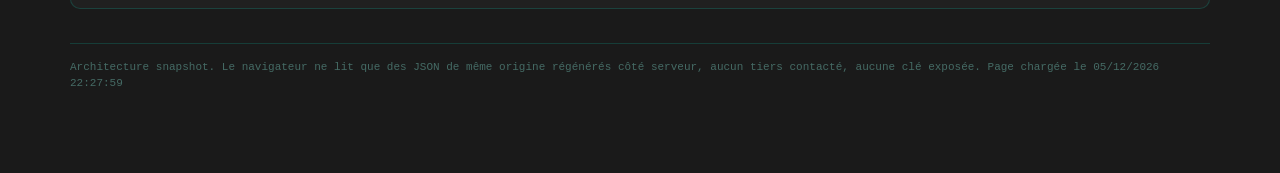
==== commit 25eda3da: "fix: honor BoJ effective dates and CFTC release grace" ====
--- a/web/index.html
+++ b/web/index.html
@@ -128,6 +128,6 @@
   </footer>
 
 </div>
-<script src="app.js?v=fd0c85ee4323"></script>
+<script src="app.js?v=740f3ebc8fdb"></script>
 </body>
 </html>
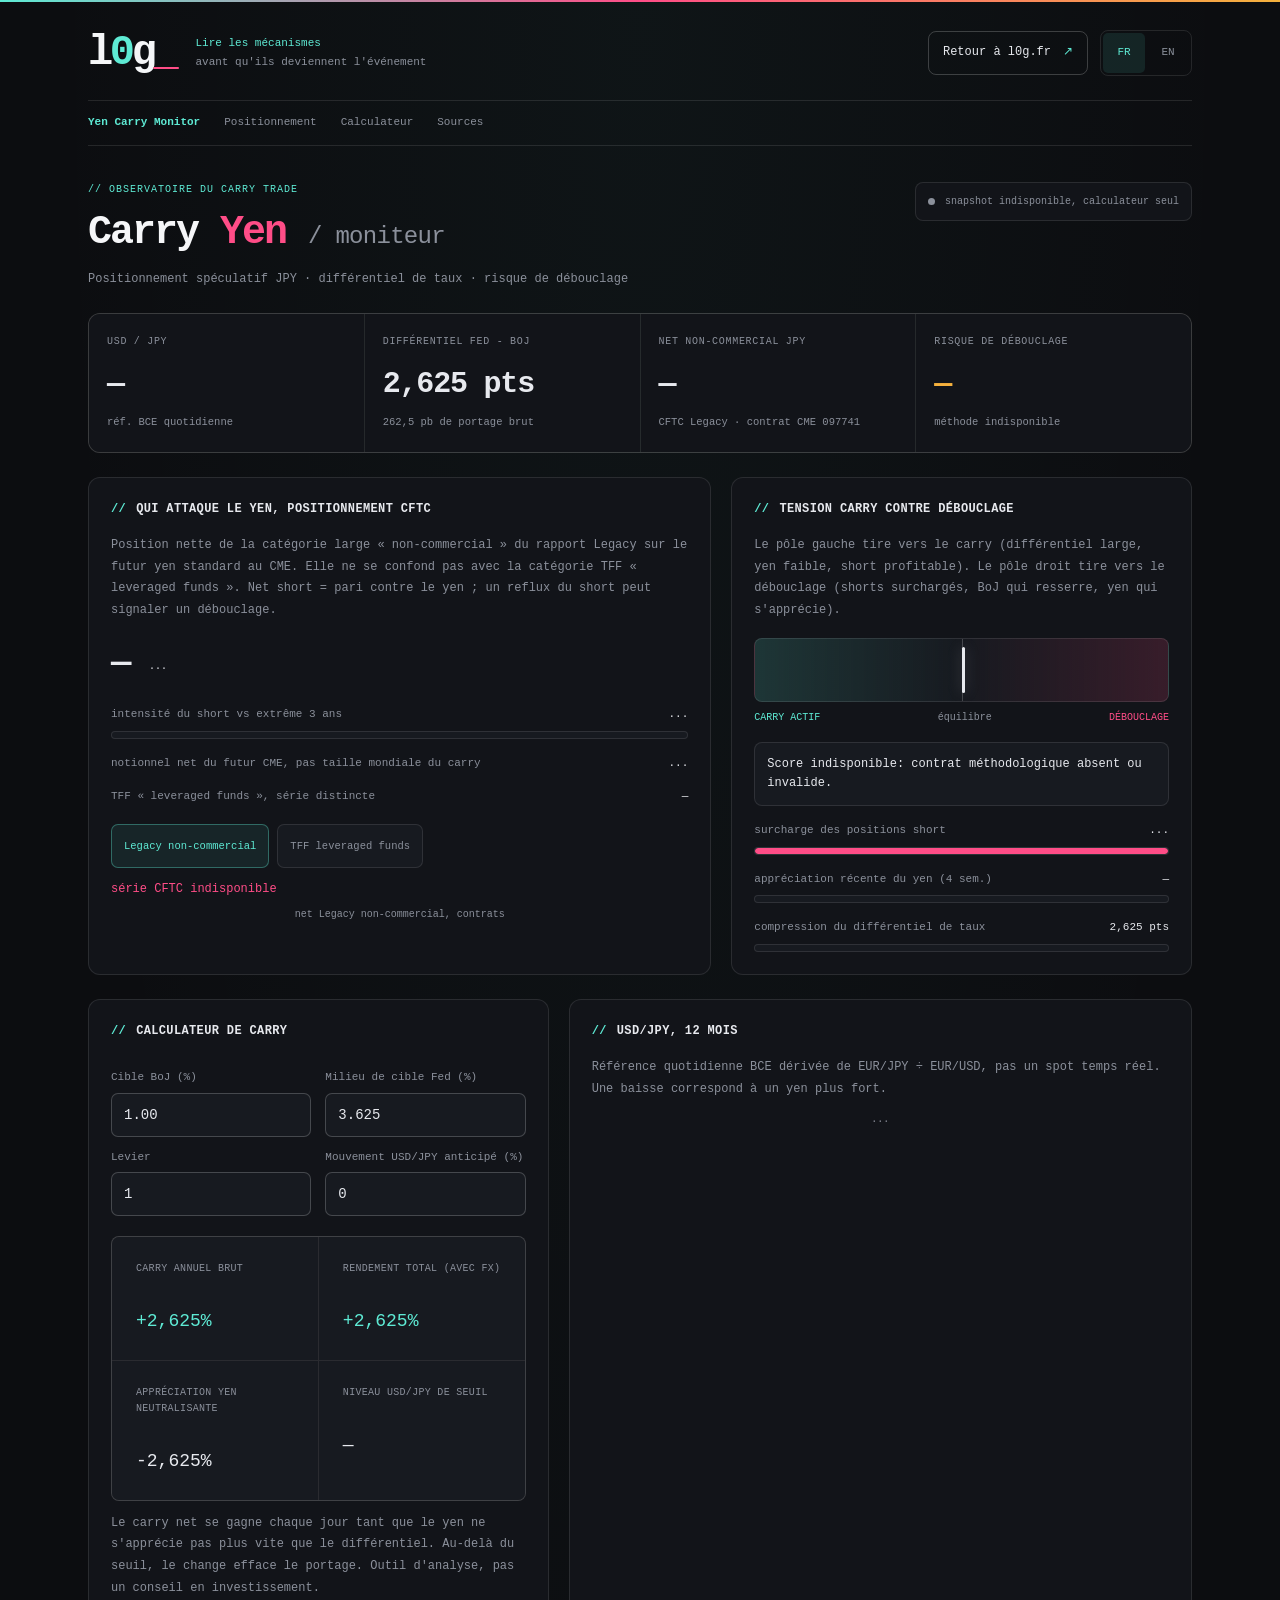
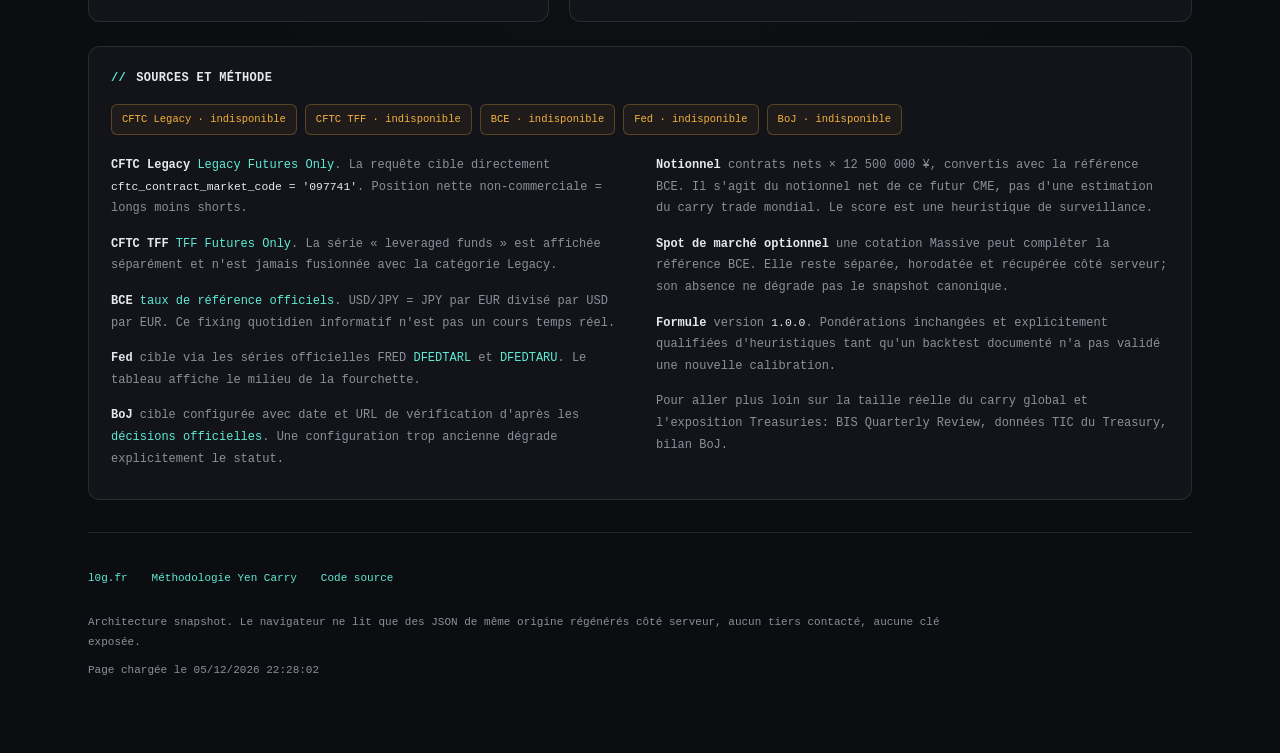
==== commit 844f3401: "style: align YCT with the l0g design and navigation" ====
--- a/web/index.html
+++ b/web/index.html
@@ -11,16 +11,35 @@
 <link rel="alternate" hreflang="fr" href="https://yct.l0g.fr/">
 <link rel="alternate" hreflang="en" href="https://yct.l0g.fr/en/">
 <link rel="alternate" hreflang="x-default" href="https://yct.l0g.fr/">
-<link rel="stylesheet" href="app.css?v=ff2c70cbd0ec">
+<link rel="stylesheet" href="app.css?v=adf0c806bcd7">
 </head>
 <body>
+<a class="skip-link" href="#dashboard">Aller au tableau de bord</a>
 <div class="wrap">
 
+  <header class="site-header">
+    <a class="site-brand" href="https://l0g.fr/" aria-label="l0g.fr, retour au site">
+      <span class="wordmark" aria-hidden="true">l<span class="zero">0</span>g<span class="brand-cursor">_</span></span>
+      <span class="site-caption" aria-hidden="true"><span>Lire les mécanismes</span>avant qu'ils deviennent l'événement</span>
+    </a>
+    <div class="header-actions">
+      <a class="home-link" href="https://l0g.fr/">Retour à l0g.fr <span aria-hidden="true">↗</span></a>
+      <nav class="languages" aria-label="Langue"><a href="/" lang="fr" aria-current="page">FR</a><a href="/en/" lang="en">EN</a></nav>
+    </div>
+  </header>
+  <nav class="section-nav" aria-label="Sections du moniteur">
+    <span class="current">Yen Carry Monitor</span>
+    <a href="#positionnement">Positionnement</a><a href="#calculateur">Calculateur</a><a href="#sources">Sources</a>
+  </nav>
+
+  <main id="dashboard">
   <header class="tape">
-    <h1 class="brand"><b>鈴</b> Carry <b>Yen</b> <span class="v">/ moniteur</span></h1>
-    <div class="tag">positionnement spéculatif JPY &middot; différentiel de taux &middot; risque de débouclage</div>
+    <div class="intro">
+      <p class="eyebrow">// OBSERVATOIRE DU CARRY TRADE</p>
+      <h1 class="brand">Carry <b>Yen</b> <span class="v">/ moniteur</span></h1>
+      <div class="tag">Positionnement spéculatif JPY &middot; différentiel de taux &middot; risque de débouclage</div>
+    </div>
     <div class="pill"><span class="dot" id="statusDot"></span><span id="statusTxt">chargement...</span></div>
-    <nav class="languages" aria-label="Langue"><a href="/" lang="fr" aria-current="page">FR</a><a href="/en/" lang="en">EN</a></nav>
   </header>
 
   <!-- KPI principaux -->
@@ -33,7 +52,7 @@
 
   <!-- Tension + positionnement -->
   <div class="grid2">
-    <section class="card">
+    <section class="card" id="positionnement">
       <h2>Qui attaque le yen, positionnement CFTC</h2>
       <div class="cap">Position nette de la catégorie large « non-commercial » du rapport Legacy sur le futur yen standard au CME. Elle ne se confond pas avec la catégorie TFF « leveraged funds ». Net short = pari contre le yen ; un reflux du short peut signaler un débouclage.</div>
       <div class="gauge">
@@ -82,7 +101,7 @@
 
   <!-- FX + calculateur -->
   <div class="grid2 rev">
-    <section class="card calc">
+    <section class="card calc" id="calculateur">
       <h2>Calculateur de carry</h2>
       <div class="calcgrid">
         <div><label for="iBoj">Cible BoJ (%)</label><input id="iBoj" type="number" step="0.05" value="1.00"></div>
@@ -107,7 +126,7 @@
     </section>
   </div>
 
-  <section class="card">
+  <section class="card" id="sources">
     <h2>Sources et méthode</h2>
     <div class="sourcehealth" id="sourceHealth" aria-label="Fraîcheur des sources"></div>
     <div class="sources">
@@ -122,12 +141,18 @@
       <p style="color:var(--faint)">Pour aller plus loin sur la taille réelle du carry global et l'exposition Treasuries: BIS Quarterly Review, données TIC du Treasury, bilan BoJ.</p>
     </div>
   </section>
+  </main>
 
   <footer>
-    Architecture snapshot. Le navigateur ne lit que des JSON de même origine régénérés côté serveur, aucun tiers contacté, aucune clé exposée. <span id="ts"></span>
+    <nav class="footer-links" aria-label="L'environnement l0g">
+      <a href="https://l0g.fr/">l0g.fr</a>
+      <a href="https://l0g.fr/methodologie/yen-carry/">Méthodologie Yen Carry</a>
+      <a href="https://github.com/bluetouff/carry-yen-monitor">Code source</a>
+    </nav>
+    <p>Architecture snapshot. Le navigateur ne lit que des JSON de même origine régénérés côté serveur, aucun tiers contacté, aucune clé exposée. <span id="ts"></span></p>
   </footer>
 
 </div>
-<script src="app.js?v=740f3ebc8fdb"></script>
+<script src="app.js?v=f07c1ad3b6f9"></script>
 </body>
 </html>
--- a/web/app.css
+++ b/web/app.css
@@ -1,117 +1,180 @@
+@font-face{
+  font-family:"JetBrains Mono";
+  font-style:normal;
+  font-weight:100 800;
+  font-display:swap;
+  src:url("/fonts/jetbrains-mono-latin-wght-normal.woff2?v=18be452724bf") format("woff2");
+}
+
+/* Palette partagée avec l0g. Les alias conservent le contrat du moteur YCT. */
 :root{
-  --bg:#1a1a1a; --panel:#202020; --panel2:#171717; --line:rgba(0,240,208,.16);
-  --text:#b8fff5; --dim:#6f9b94; --faint:#456b65;
-  --usd:#00f0d0;        /* pôle dollar / carry actif (accent cyan signature) */
-  --yen:#ff6b9d;        /* pôle yen / risque de débouclage (prompt rose) */
-  --gold:#e0b341;       /* rendement / neutre (ambre terminal) */
-  --ok:#00f0d0;
-  --mono:ui-monospace,SFMono-Regular,"SF Mono","Share Tech Mono",Menlo,Consolas,monospace;
-  --sans:var(--mono);
+  color-scheme:dark;
+  --color-ink:#0c0d10; --color-surface:#121419; --color-surface-2:#171a20;
+  --color-line:rgba(255,255,255,.10); --color-line-strong:rgba(255,255,255,.20);
+  --color-paper:#e7e9ee; --color-bright:#f5f6f8; --color-muted:#8b909b;
+  --color-signal:#5eead4; --color-accent:#ff4d87; --color-amber:#f5b13d;
+  --bg:var(--color-ink); --panel:var(--color-surface); --panel2:var(--color-surface-2);
+  --line:var(--color-line); --line-strong:var(--color-line-strong);
+  --text:var(--color-paper); --dim:var(--color-muted); --faint:var(--color-muted);
+  --usd:var(--color-signal); --yen:var(--color-accent); --gold:var(--color-amber); --ok:var(--color-signal);
+  --mono:"JetBrains Mono",ui-monospace,SFMono-Regular,Menlo,Consolas,monospace;
 }
 *{box-sizing:border-box}
-html,body{margin:0;background:var(--bg);color:var(--text);font-family:var(--sans)}
-body{-webkit-font-smoothing:antialiased;line-height:1.45}
-body::after{content:"";position:fixed;inset:0;pointer-events:none;z-index:9;
-  background:repeating-linear-gradient(0deg, rgba(0,0,0,0) 0, rgba(0,0,0,0) 2px, rgba(0,0,0,.10) 3px);
-  mix-blend-mode:multiply;opacity:.5}
-::selection{background:var(--usd);color:#0a0a0a}
-a{color:var(--usd);text-decoration:none}
-a:hover{background:var(--usd);color:#0a0a0a}
-.wrap{max-width:1180px;margin:0 auto;padding:22px 20px 80px}
+html{scroll-behavior:smooth;scroll-padding-top:24px}
+html,body{margin:0;background:var(--bg);color:var(--text);font-family:var(--mono)}
+body{-webkit-font-smoothing:antialiased;line-height:1.6;
+  background:radial-gradient(ellipse at 50% 0,rgba(94,234,212,.035),transparent 600px),var(--bg)}
+body::before{content:"";display:block;height:2px;background:linear-gradient(90deg,var(--usd),var(--yen),var(--gold))}
+::selection{background:var(--usd);color:var(--bg)}
+a{color:var(--usd);text-decoration:none;text-underline-offset:4px}
+a:hover{text-decoration:underline}
+a:focus-visible,button:focus-visible,input:focus-visible{outline:2px solid var(--usd);outline-offset:4px}
+.wrap{max-width:1152px;margin:0 auto;padding:28px 24px 56px}
+.skip-link{position:absolute;left:16px;top:-100px;z-index:10;padding:12px;background:var(--usd);color:var(--bg);border-radius:8px}
+.skip-link:focus{top:12px}
 
-/* En-tête tape */
-header.tape{display:flex;flex-wrap:wrap;align-items:baseline;gap:14px 22px;
-  border-bottom:1px solid var(--line);padding-bottom:14px;margin-bottom:22px}
-.brand{font-weight:800;font-size:20px;letter-spacing:-.02em;margin:0;line-height:inherit}
+/* Navigation de l'environnement l0g, indépendante des données financières. */
+.site-header{display:flex;align-items:center;justify-content:space-between;gap:24px;padding-bottom:24px}
+.site-brand{display:flex;align-items:center;gap:20px;color:var(--text)}
+.site-brand:hover{text-decoration:none}
+.wordmark{font-size:42px;font-weight:700;line-height:1;letter-spacing:-.08em;color:var(--color-bright);white-space:nowrap}
+.wordmark .zero{color:var(--usd)}
+.brand-cursor{color:var(--yen)}
+.site-caption{font-size:11px;line-height:1.7;color:var(--dim)}
+.site-caption span{display:block;color:var(--usd)}
+.header-actions{display:flex;align-items:center;gap:12px;flex-shrink:0}
+.home-link{display:inline-flex;align-items:center;justify-content:center;gap:12px;min-height:44px;
+  padding:9px 14px;border:1px solid var(--line-strong);border-radius:8px;color:var(--text);font-size:12px}
+.home-link:hover{border-color:var(--usd);color:var(--usd);text-decoration:none;background:rgba(94,234,212,.04)}
+.home-link span{color:var(--usd)}
+.languages{display:flex;gap:2px;border:1px solid var(--line);border-radius:8px;padding:2px}
+.languages a{display:inline-flex;align-items:center;justify-content:center;min-width:42px;min-height:40px;
+  border-radius:5px;color:var(--dim);font-size:11px}
+.languages a:hover{color:var(--text);text-decoration:none;background:var(--panel2)}
+.languages a[aria-current="page"]{background:rgba(94,234,212,.10);color:var(--usd)}
+.section-nav{display:flex;flex-wrap:wrap;align-items:center;gap:8px 24px;border-top:1px solid var(--line);
+  border-bottom:1px solid var(--line);margin-bottom:36px;font-size:11px}
+.section-nav .current{color:var(--usd);font-weight:600;padding:12px 0}
+.section-nav a{display:inline-flex;align-items:center;min-height:44px;color:var(--dim)}
+.section-nav a:hover{color:var(--text)}
+
+/* Introduction et état opérationnel. */
+.tape{display:flex;flex-wrap:wrap;align-items:flex-start;justify-content:space-between;gap:20px;margin-bottom:24px}
+.intro{flex:1 1 480px;min-width:0}
+.eyebrow{font-size:10px;letter-spacing:.10em;color:var(--usd);margin:0 0 10px}
+.brand{font-weight:700;font-size:clamp(27px,4vw,40px);letter-spacing:-.05em;margin:0;line-height:1.25;color:var(--color-bright)}
 .brand b{color:var(--yen)}
-.brand .v{color:var(--dim);font-weight:600}
-.tag{font-family:var(--mono);font-size:11.5px;color:var(--dim);letter-spacing:.02em}
-.pill{margin-left:auto;font-family:var(--mono);font-size:11px;color:var(--dim);
-  border:1px solid var(--line);border-radius:999px;padding:4px 10px;display:flex;gap:8px;align-items:center}
-.languages{display:flex;gap:3px;font-family:var(--mono);font-size:10.5px;border:1px solid var(--line);border-radius:999px;padding:2px}
-.languages a{display:inline-flex;align-items:center;justify-content:center;min-width:30px;padding:2px 7px;border-radius:999px;color:var(--dim)}
-.languages a:hover,.languages a:focus-visible{background:rgba(0,240,208,.1);color:var(--text);outline:none}
-.languages a[aria-current="page"]{background:var(--usd);color:#0a0a0a}
-.dot{width:7px;height:7px;border-radius:50%;background:var(--faint)}
-.dot.live{background:var(--ok);box-shadow:0 0 0 0 rgba(0,240,208,.6);animation:p 2.4s infinite}
-.dot.warn{background:var(--gold);box-shadow:0 0 8px rgba(224,179,65,.45)}
-@keyframes p{0%{box-shadow:0 0 0 0 rgba(0,240,208,.55)}70%{box-shadow:0 0 0 6px rgba(0,240,208,0)}100%{box-shadow:0 0 0 0 rgba(0,240,208,0)}}
+.brand .v{color:var(--dim);font-weight:400;font-size:.6em;letter-spacing:-.03em}
+.tag{font-size:12px;color:var(--dim);margin-top:12px;max-width:680px}
+.pill{max-width:100%;font-size:10px;line-height:1.7;color:var(--dim);background:var(--panel);
+  border:1px solid var(--line);border-radius:8px;padding:10px 12px;display:flex;gap:10px;align-items:center}
+.dot{width:7px;height:7px;flex-shrink:0;border-radius:50%;background:var(--faint)}
+.dot.live{background:var(--ok);animation:p 2.4s infinite}
+.dot.warn{background:var(--gold)}
+@keyframes p{0%,100%{box-shadow:0 0 0 0 rgba(94,234,212,0)}50%{box-shadow:0 0 0 5px rgba(94,234,212,.12)}}
 
-/* KPI rangée */
-.kpis{display:grid;grid-template-columns:repeat(4,1fr);gap:1px;background:var(--line);
-  border:1px solid var(--line);border-radius:10px;overflow:hidden;margin-bottom:22px}
-.kpi{background:var(--panel);padding:16px 16px 14px}
-.kpi .lbl{font-family:var(--mono);font-size:10.5px;letter-spacing:.06em;text-transform:uppercase;color:var(--dim)}
-.kpi .val{font-family:var(--mono);font-size:28px;font-weight:600;margin-top:7px;letter-spacing:-.01em;
-  font-variant-numeric:tabular-nums}
-.kpi .sub{font-family:var(--mono);font-size:11.5px;color:var(--dim);margin-top:4px;font-variant-numeric:tabular-nums}
+/* Indicateurs et panneaux. */
+.kpis{display:grid;grid-template-columns:repeat(4,minmax(0,1fr));gap:1px;background:var(--line);
+  border:1px solid var(--line);border-radius:12px;overflow:hidden;margin-bottom:24px}
+.kpi{background:var(--panel);padding:20px 18px}
+.kpi .lbl{font-size:10px;letter-spacing:.07em;text-transform:uppercase;color:var(--dim)}
+.kpi .val{font-size:30px;font-weight:600;margin-top:10px;letter-spacing:-.04em;font-variant-numeric:tabular-nums}
+.kpi .sub{font-size:10.5px;line-height:1.7;color:var(--dim);margin-top:6px;font-variant-numeric:tabular-nums}
 .kpi .sub.market{color:var(--gold)}
 .up{color:var(--yen)} .down{color:var(--usd)} .flat{color:var(--dim)}
-
-h2{font-size:13px;font-family:var(--mono);letter-spacing:.08em;text-transform:uppercase;
-  color:var(--dim);font-weight:600;margin:0 0 12px;display:flex;align-items:center;gap:10px}
-h2::before{content:"";width:18px;height:2px;background:var(--yen);display:inline-block}
-
-.grid2{display:grid;grid-template-columns:1.15fr .85fr;gap:18px;margin-bottom:26px}
-.grid2.rev{grid-template-columns:.85fr 1.15fr}
-.card{background:var(--panel);border:1px solid var(--line);border-radius:10px;padding:18px}
-.card .cap{font-family:var(--mono);font-size:11px;color:var(--dim);margin-bottom:6px}
-
-/* Jauge d'attaque (positionnement) */
-.gauge{margin-top:6px}
-.gnum{font-family:var(--mono);font-size:34px;font-weight:600;font-variant-numeric:tabular-nums;letter-spacing:-.01em}
-.gtag{display:inline-block;font-family:var(--mono);font-size:11px;padding:3px 9px;border-radius:5px;margin-left:10px;vertical-align:middle}
-.gtag.short{background:rgba(255,107,157,.14);color:var(--yen);border:1px solid rgba(255,107,157,.4)}
-.gtag.long{background:rgba(0,240,208,.14);color:var(--usd);border:1px solid rgba(0,240,208,.4)}
-.meterrow{margin-top:14px}
-.meterrow .ml{display:flex;justify-content:space-between;font-family:var(--mono);font-size:11px;color:var(--dim);margin-bottom:5px}
-.track{height:9px;background:var(--panel2);border-radius:6px;position:relative;overflow:hidden;border:1px solid var(--line)}
+h2{font-size:12px;letter-spacing:.03em;text-transform:uppercase;color:var(--text);font-weight:600;
+  margin:0 0 16px;display:flex;align-items:baseline;gap:10px;line-height:1.6}
+h2::before{content:"//";color:var(--usd);flex-shrink:0}
+.grid2{display:grid;grid-template-columns:minmax(0,1.15fr) minmax(0,.85fr);gap:20px;margin-bottom:24px}
+.grid2.rev{grid-template-columns:minmax(0,.85fr) minmax(0,1.15fr)}
+.card{min-width:0;background:var(--panel);border:1px solid var(--line);border-radius:12px;padding:22px}
+.card .cap{font-size:12px;line-height:1.8;color:var(--dim);margin-bottom:12px}
+.gauge{margin-top:14px}
+.gnum{font-size:34px;font-weight:600;font-variant-numeric:tabular-nums;letter-spacing:-.04em}
+.gtag{display:inline-block;font-size:10px;padding:4px 9px;border-radius:5px;margin-left:10px;vertical-align:middle}
+.gtag.short{background:rgba(255,77,135,.10);color:var(--yen);border:1px solid rgba(255,77,135,.30)}
+.gtag.long{background:rgba(94,234,212,.10);color:var(--usd);border:1px solid rgba(94,234,212,.30)}
+.meterrow{margin-top:16px}
+.meterrow .ml{display:flex;flex-wrap:wrap;justify-content:space-between;gap:6px 16px;font-size:11px;color:var(--dim);margin-bottom:7px}
+.meterrow .ml span:first-child{flex:1 1 160px}
+.meterrow .ml span:last-child{color:var(--text)}
+.track{height:8px;background:var(--panel2);border-radius:6px;overflow:hidden;border:1px solid var(--line)}
 .fill{height:100%;border-radius:6px;transition:width .6s ease}
 
-/* Barre de tension bipolaire (signature) */
-.tension{position:relative;height:64px;margin:10px 0 6px;border-radius:10px;overflow:hidden;
-  background:linear-gradient(90deg, rgba(0,240,208,.16), rgba(23,23,23,.2) 50%, rgba(255,107,157,.18));
-  border:1px solid var(--line)}
-.tcenter{position:absolute;left:50%;top:0;bottom:0;width:1px;background:var(--faint)}
+/* Tension entre portage et débouclage. */
+.tension{position:relative;height:64px;margin:16px 0 8px;border-radius:8px;overflow:hidden;
+  background:linear-gradient(90deg,rgba(94,234,212,.16),var(--panel2) 50%,rgba(255,77,135,.16));border:1px solid var(--line)}
+.tcenter{position:absolute;left:50%;top:0;bottom:0;width:1px;background:var(--line-strong)}
 .needle{position:absolute;top:8px;bottom:8px;width:3px;border-radius:3px;background:var(--text);
-  box-shadow:0 0 14px rgba(184,255,245,.5);transition:left .7s cubic-bezier(.2,.8,.2,1)}
-.tlabels{display:flex;justify-content:space-between;font-family:var(--mono);font-size:11px;color:var(--dim);margin-top:4px}
+  box-shadow:0 0 14px rgba(231,233,238,.25);transition:left .7s cubic-bezier(.2,.8,.2,1)}
+.tlabels{display:flex;justify-content:space-between;gap:8px;font-size:10px;color:var(--dim);margin-top:4px}
 .tlabels .l{color:var(--usd)} .tlabels .r{color:var(--yen)}
-.verdict{font-family:var(--mono);font-size:12.5px;margin-top:12px;padding:10px 12px;border-radius:8px;
-  background:var(--panel2);border:1px solid var(--line);color:var(--text)}
+.verdict{font-size:12px;margin-top:16px;padding:12px;border-radius:8px;background:var(--panel2);border:1px solid var(--line);color:var(--text)}
 
-/* Calculateur */
-.calc label{display:block;font-family:var(--mono);font-size:11px;color:var(--dim);margin:12px 0 4px}
-.calc input{width:100%;background:var(--panel2);border:1px solid var(--line);color:var(--text);
-  font-family:var(--mono);font-size:14px;padding:9px 11px;border-radius:7px;font-variant-numeric:tabular-nums}
-.calc input:focus{outline:none;border-color:var(--usd)}
-.calcgrid{display:grid;grid-template-columns:1fr 1fr;gap:0 14px}
-.out{margin-top:16px;display:grid;grid-template-columns:1fr 1fr;gap:1px;background:var(--line);border:1px solid var(--line);border-radius:8px;overflow:hidden}
-.out div{background:var(--panel2);padding:11px 13px}
-.out .ol{font-family:var(--mono);font-size:10px;color:var(--dim);text-transform:uppercase;letter-spacing:.05em}
-.out .ov{font-family:var(--mono);font-size:18px;font-variant-numeric:tabular-nums;margin-top:3px}
+/* Calculateur, uniquement local au navigateur. */
+.calc label{display:block;font-size:11px;color:var(--dim);margin:12px 0 6px}
+.calc input{width:100%;min-height:44px;background:var(--panel2);border:1px solid var(--line-strong);color:var(--text);
+  font-family:var(--mono);font-size:14px;padding:10px 12px;border-radius:7px;font-variant-numeric:tabular-nums}
+.calc input:focus{border-color:var(--usd)}
+.calcgrid{display:grid;grid-template-columns:repeat(2,minmax(0,1fr));gap:0 14px}
+.out{margin-top:20px;display:grid;grid-template-columns:repeat(2,minmax(0,1fr));gap:1px;background:var(--line);
+  border:1px solid var(--line);border-radius:8px;overflow:hidden}
+.out div{background:var(--panel2);padding:12px}
+.out .ol{font-size:10px;color:var(--dim);text-transform:uppercase;letter-spacing:.03em}
+.out .ov{font-size:18px;font-variant-numeric:tabular-nums;margin-top:6px}
 
+/* Graphiques et provenance. */
 svg{display:block;width:100%;height:auto}
-.chartcap{display:flex;justify-content:space-between;font-family:var(--mono);font-size:11px;color:var(--dim);margin-top:6px}
-.series-toggle{display:flex;gap:7px;margin:0 0 10px;flex-wrap:wrap}
-.series-toggle button{appearance:none;background:var(--panel2);color:var(--dim);border:1px solid var(--line);
-  border-radius:999px;padding:5px 9px;font-family:var(--mono);font-size:10.5px;cursor:pointer}
-.series-toggle button:hover,.series-toggle button:focus-visible{border-color:var(--usd);color:var(--text);outline:none}
-.series-toggle button.active{background:rgba(0,240,208,.09);border-color:rgba(0,240,208,.45);color:var(--usd)}
+.chartcap{display:flex;flex-wrap:wrap;justify-content:space-between;gap:6px 14px;font-size:10px;color:var(--dim);margin-top:8px}
+.chartcap span:nth-child(2){flex:1 1 180px;text-align:center}
+.series-toggle{display:flex;gap:8px;margin:0 0 12px;flex-wrap:wrap}
+.series-toggle button{appearance:none;min-height:44px;background:var(--panel2);color:var(--dim);border:1px solid var(--line);
+  border-radius:7px;padding:8px 12px;font-family:var(--mono);font-size:10.5px;cursor:pointer}
+.series-toggle button:hover{border-color:var(--usd);color:var(--text)}
+.series-toggle button.active{background:rgba(94,234,212,.08);border-color:rgba(94,234,212,.35);color:var(--usd)}
+.note{font-size:12px;color:var(--dim);line-height:1.8}
+.sources{columns:2;column-gap:32px;font-size:12px;color:var(--dim);line-height:1.8;overflow-wrap:anywhere}
+.sources p{margin:0 0 14px;break-inside:avoid}
+.sources code{color:var(--text);font-family:var(--mono);font-size:.95em}
+.sourcehealth{display:flex;flex-wrap:wrap;gap:8px;margin:0 0 20px}
+.sourcechip{display:inline-flex;align-items:center;border-radius:6px;padding:6px 10px;font-size:10.5px;border:1px solid var(--line)}
+.sourceok{color:var(--ok);background:rgba(94,234,212,.04)}
+.sourcewarn{color:var(--gold);background:rgba(245,177,61,.05);border-color:rgba(245,177,61,.28)}
+footer{margin-top:32px;border-top:1px solid var(--line);padding-top:24px;color:var(--dim);font-size:11px;line-height:1.8}
+.footer-links{display:flex;flex-wrap:wrap;gap:12px 24px;margin-bottom:12px}
+.footer-links a{display:inline-flex;align-items:center;min-height:44px}
+footer p{margin:0;max-width:860px}
+#ts{display:block;margin-top:8px}
+.err{color:var(--yen);font-size:12px}
 
-.note{font-family:var(--mono);font-size:11.5px;color:var(--dim);line-height:1.7}
-.sources{columns:2;column-gap:30px;font-family:var(--mono);font-size:11.5px;color:var(--dim)}
-.sources p{margin:0 0 8px;break-inside:avoid}
-.sources code{color:var(--text);font-family:var(--mono);font-size:.95em}
-.sourcehealth{display:flex;flex-wrap:wrap;gap:7px;margin:0 0 14px}
-.sourcechip{display:inline-flex;align-items:center;border-radius:999px;padding:4px 9px;
-  font-family:var(--mono);font-size:10.5px;border:1px solid var(--line)}
-.sourceok{color:var(--ok);background:rgba(0,240,208,.06)}
-.sourcewarn{color:var(--gold);background:rgba(224,179,65,.07);border-color:rgba(224,179,65,.28)}
-footer{margin-top:34px;border-top:1px solid var(--line);padding-top:16px;color:var(--faint);font-family:var(--mono);font-size:11px}
-.err{color:var(--yen);font-family:var(--mono);font-size:11.5px}
-@media(max-width:820px){
-  .kpis{grid-template-columns:repeat(2,1fr)}
-  .grid2,.grid2.rev{grid-template-columns:1fr}
+@media(max-width:960px){
+  .site-caption{display:none}
+  .kpis{grid-template-columns:repeat(2,minmax(0,1fr))}
+  .grid2,.grid2.rev{grid-template-columns:minmax(0,1fr)}
   .sources{columns:1}
 }
+@media(max-width:540px){
+  .wrap{padding:22px 16px 40px}
+  .site-header{flex-wrap:wrap;gap:20px;padding-bottom:20px}
+  .wordmark{font-size:36px}
+  .header-actions{width:100%;justify-content:space-between}
+  .section-nav{gap:4px 18px;margin-bottom:28px}
+  .section-nav .current{width:100%;padding-bottom:0}
+  .brand .v{display:block;margin-top:8px}
+  .card{padding:18px 16px}
+  .kpi{padding:16px 12px}
+  .kpi .val{font-size:25px}
+  .kpi .lbl{font-size:9px}
+  .kpi .sub{font-size:10px}
+  .gnum{font-size:30px}
+  .tlabels{font-size:9px}
+  .chartcap span:nth-child(2){flex-basis:100%;order:1}
+}
+@media(max-width:360px){
+  .kpi .val{font-size:21px}
+}
+@media(prefers-reduced-motion:reduce){
+  html{scroll-behavior:auto}
+  .dot.live{animation:none}
+  .fill,.needle{transition:none}
+}
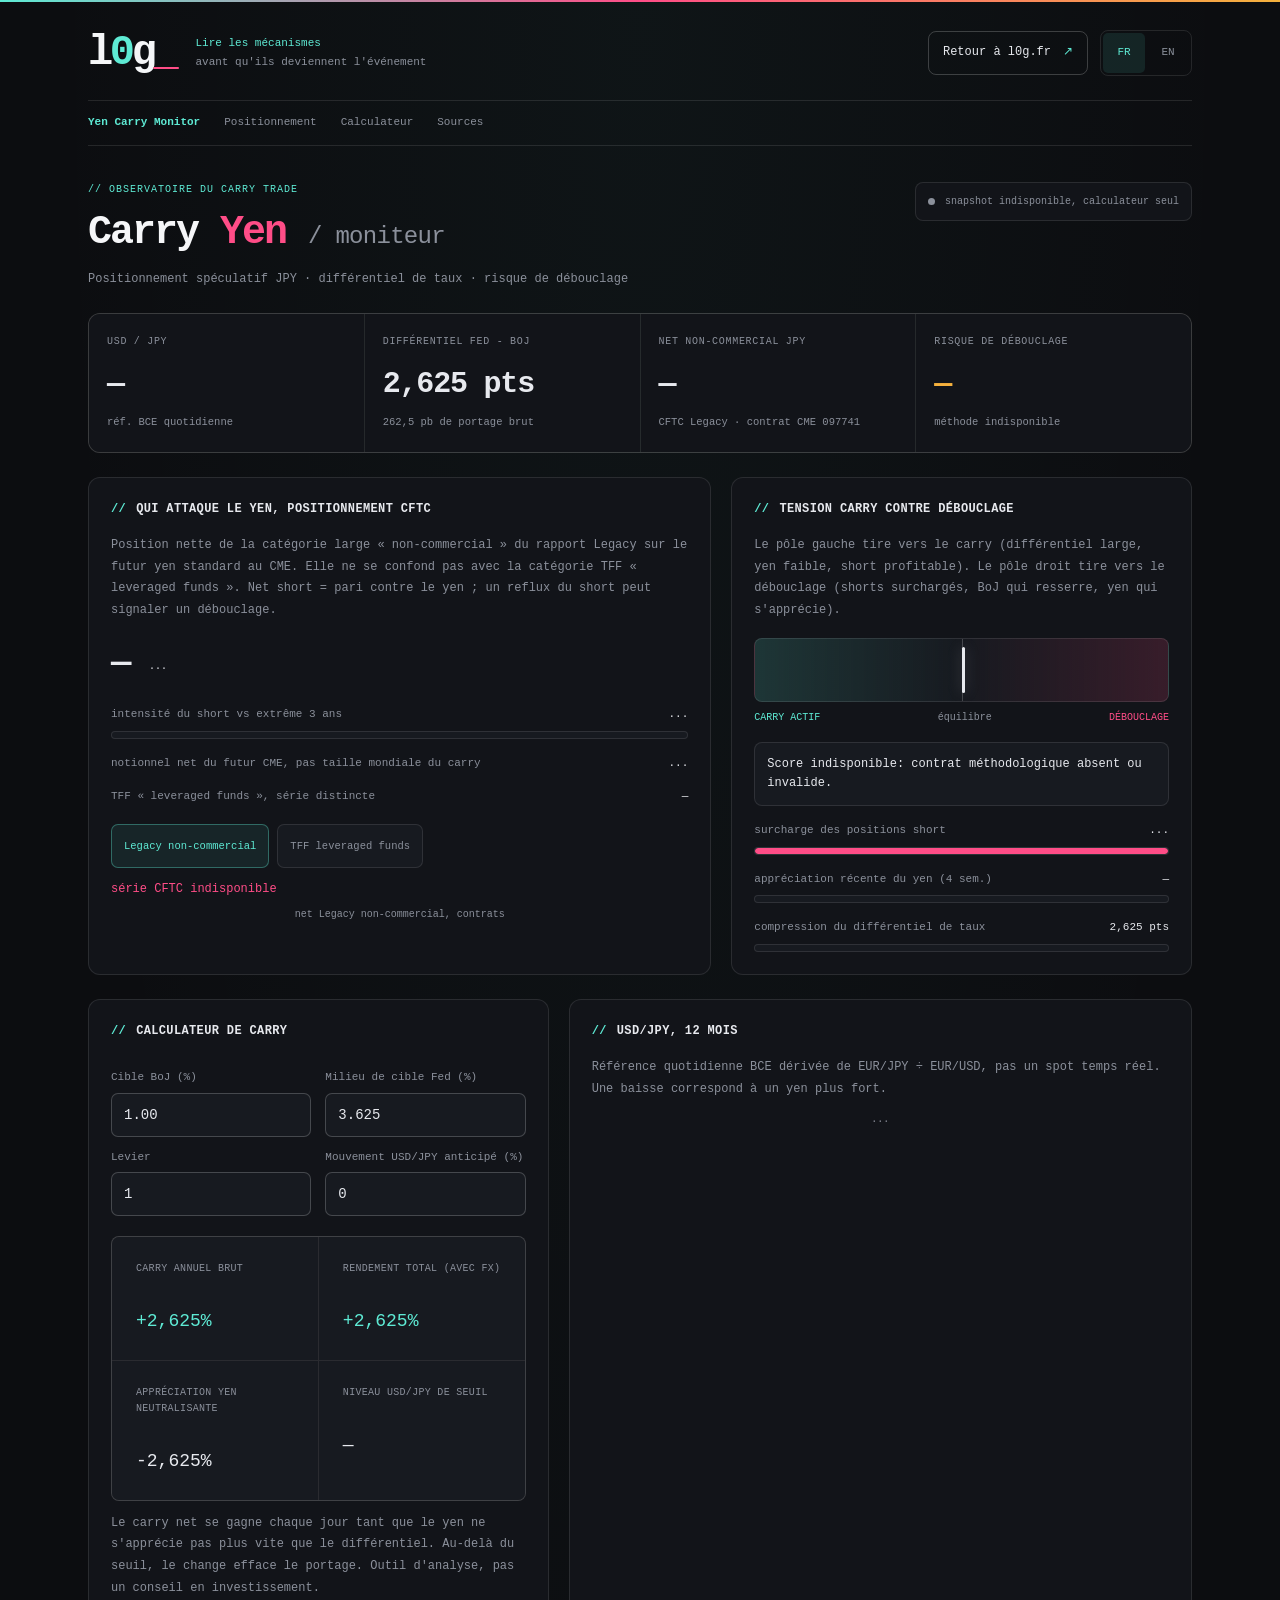
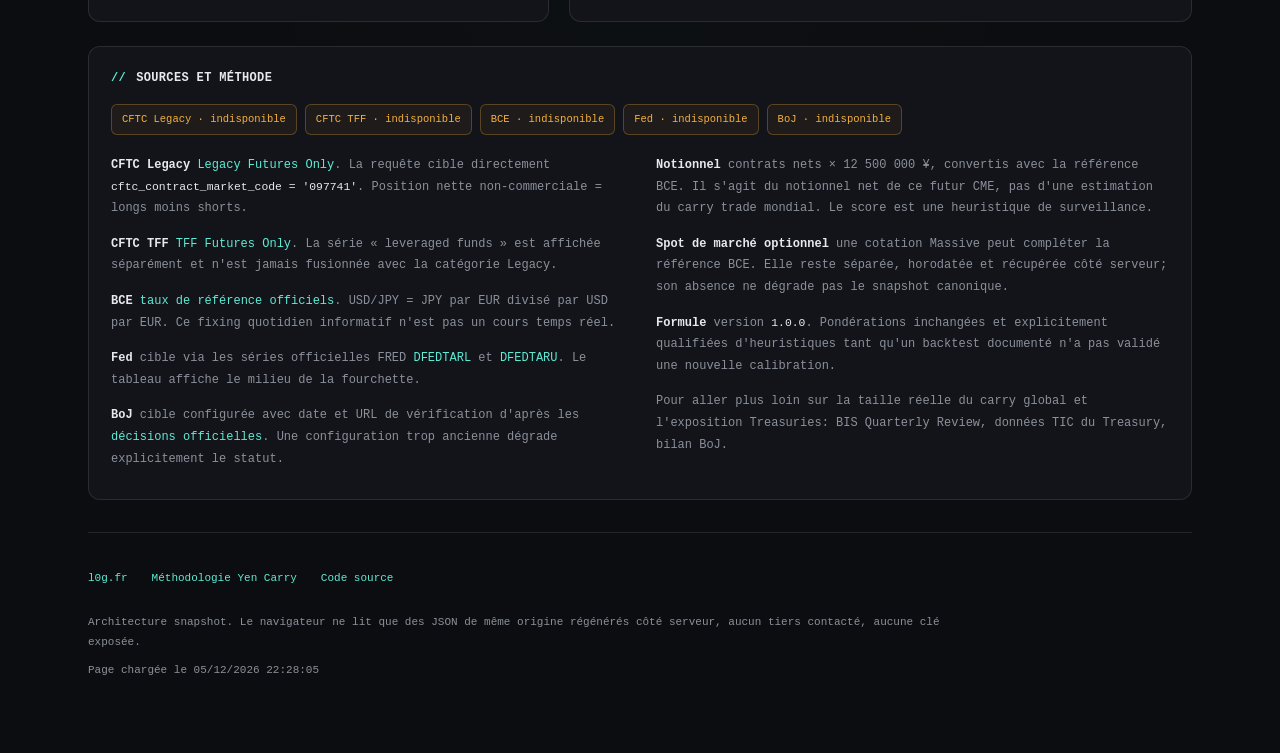
==== commit c3e405ac: "feat: add shared l0g favicons to YCT" ====
--- a/web/index.html
+++ b/web/index.html
@@ -11,6 +11,8 @@
 <link rel="alternate" hreflang="fr" href="https://yct.l0g.fr/">
 <link rel="alternate" hreflang="en" href="https://yct.l0g.fr/en/">
 <link rel="alternate" hreflang="x-default" href="https://yct.l0g.fr/">
+<link rel="icon" type="image/x-icon" sizes="32x32" href="/favicon.ico?v=378ebed8b571">
+<link rel="icon" type="image/svg+xml" sizes="any" href="/favicon.svg?v=73ff2df7e3dc">
 <link rel="stylesheet" href="app.css?v=adf0c806bcd7">
 </head>
 <body>
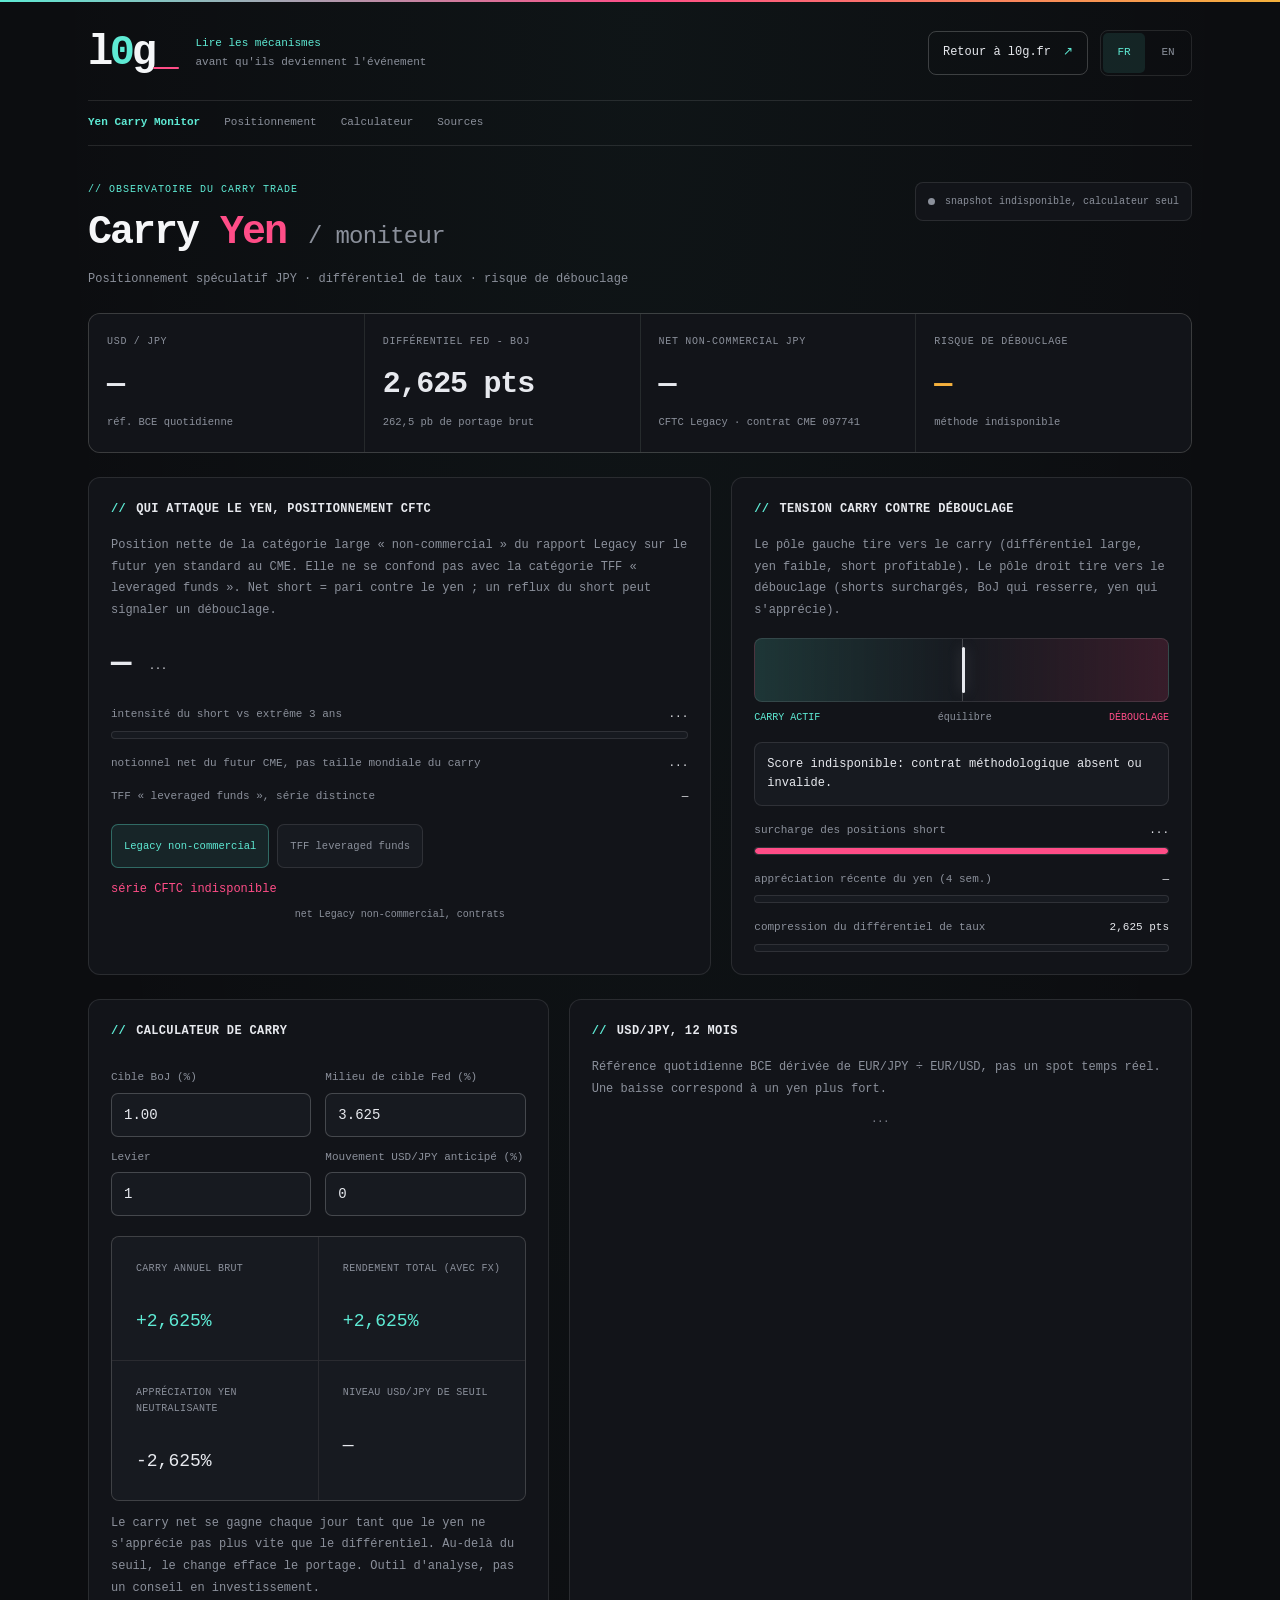
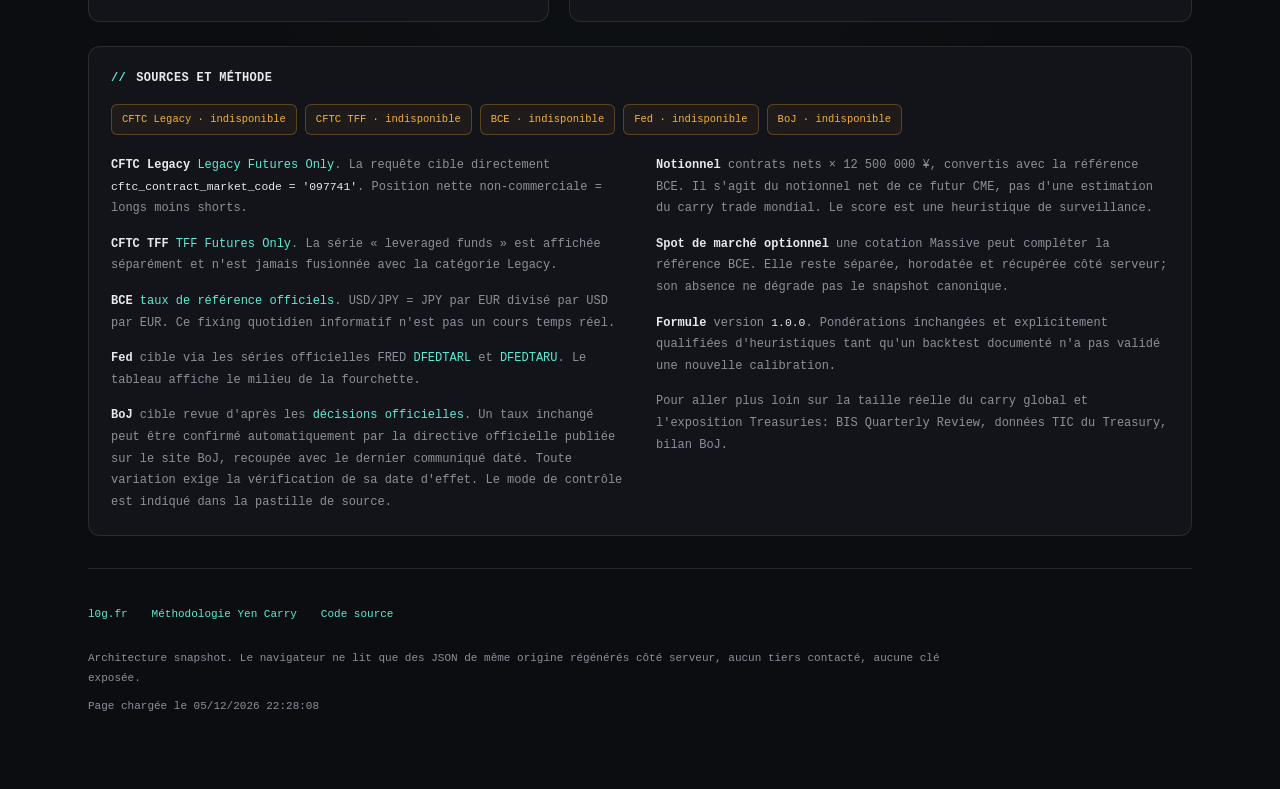
==== commit d36b536d: "fix: confirm unchanged BoJ targets from primary sources" ====
--- a/web/index.html
+++ b/web/index.html
@@ -136,7 +136,7 @@
       <p><b style="color:var(--text)">CFTC TFF</b> <a href="https://publicreporting.cftc.gov/resource/gpe5-46if.json" rel="noopener noreferrer">TFF Futures Only</a>. La série « leveraged funds » est affichée séparément et n'est jamais fusionnée avec la catégorie Legacy.</p>
       <p><b style="color:var(--text)">BCE</b> <a href="https://www.ecb.europa.eu/stats/policy_and_exchange_rates/euro_reference_exchange_rates/html/index.en.html" rel="noopener noreferrer">taux de référence officiels</a>. USD/JPY = JPY par EUR divisé par USD par EUR. Ce fixing quotidien informatif n'est pas un cours temps réel.</p>
       <p><b style="color:var(--text)">Fed</b> cible via les séries officielles FRED <a href="https://fred.stlouisfed.org/series/DFEDTARL" rel="noopener noreferrer">DFEDTARL</a> et <a href="https://fred.stlouisfed.org/series/DFEDTARU" rel="noopener noreferrer">DFEDTARU</a>. Le tableau affiche le milieu de la fourchette.</p>
-      <p><b style="color:var(--text)">BoJ</b> cible configurée avec date et URL de vérification d'après les <a href="https://www.boj.or.jp/en/mopo/mpmdeci/index.htm" rel="noopener noreferrer">décisions officielles</a>. Une configuration trop ancienne dégrade explicitement le statut.</p>
+      <p><b style="color:var(--text)">BoJ</b> cible revue d'après les <a href="https://www.boj.or.jp/en/mopo/mpmdeci/index.htm" rel="noopener noreferrer">décisions officielles</a>. Un taux inchangé peut être confirmé automatiquement par la directive officielle publiée sur le site BoJ, recoupée avec le dernier communiqué daté. Toute variation exige la vérification de sa date d'effet. Le mode de contrôle est indiqué dans la pastille de source.</p>
       <p><b style="color:var(--text)">Notionnel</b> contrats nets × 12 500 000 ¥, convertis avec la référence BCE. Il s'agit du notionnel net de ce futur CME, pas d'une estimation du carry trade mondial. Le score est une heuristique de surveillance.</p>
       <p><b style="color:var(--text)">Spot de marché optionnel</b> une cotation Massive peut compléter la référence BCE. Elle reste séparée, horodatée et récupérée côté serveur; son absence ne dégrade pas le snapshot canonique.</p>
       <p><b style="color:var(--text)">Formule</b> version <code>1.0.0</code>. Pondérations inchangées et explicitement qualifiées d'heuristiques tant qu'un backtest documenté n'a pas validé une nouvelle calibration.</p>
@@ -155,6 +155,6 @@
   </footer>
 
 </div>
-<script src="app.js?v=f07c1ad3b6f9"></script>
+<script src="app.js?v=80cf76df005a"></script>
 </body>
 </html>
